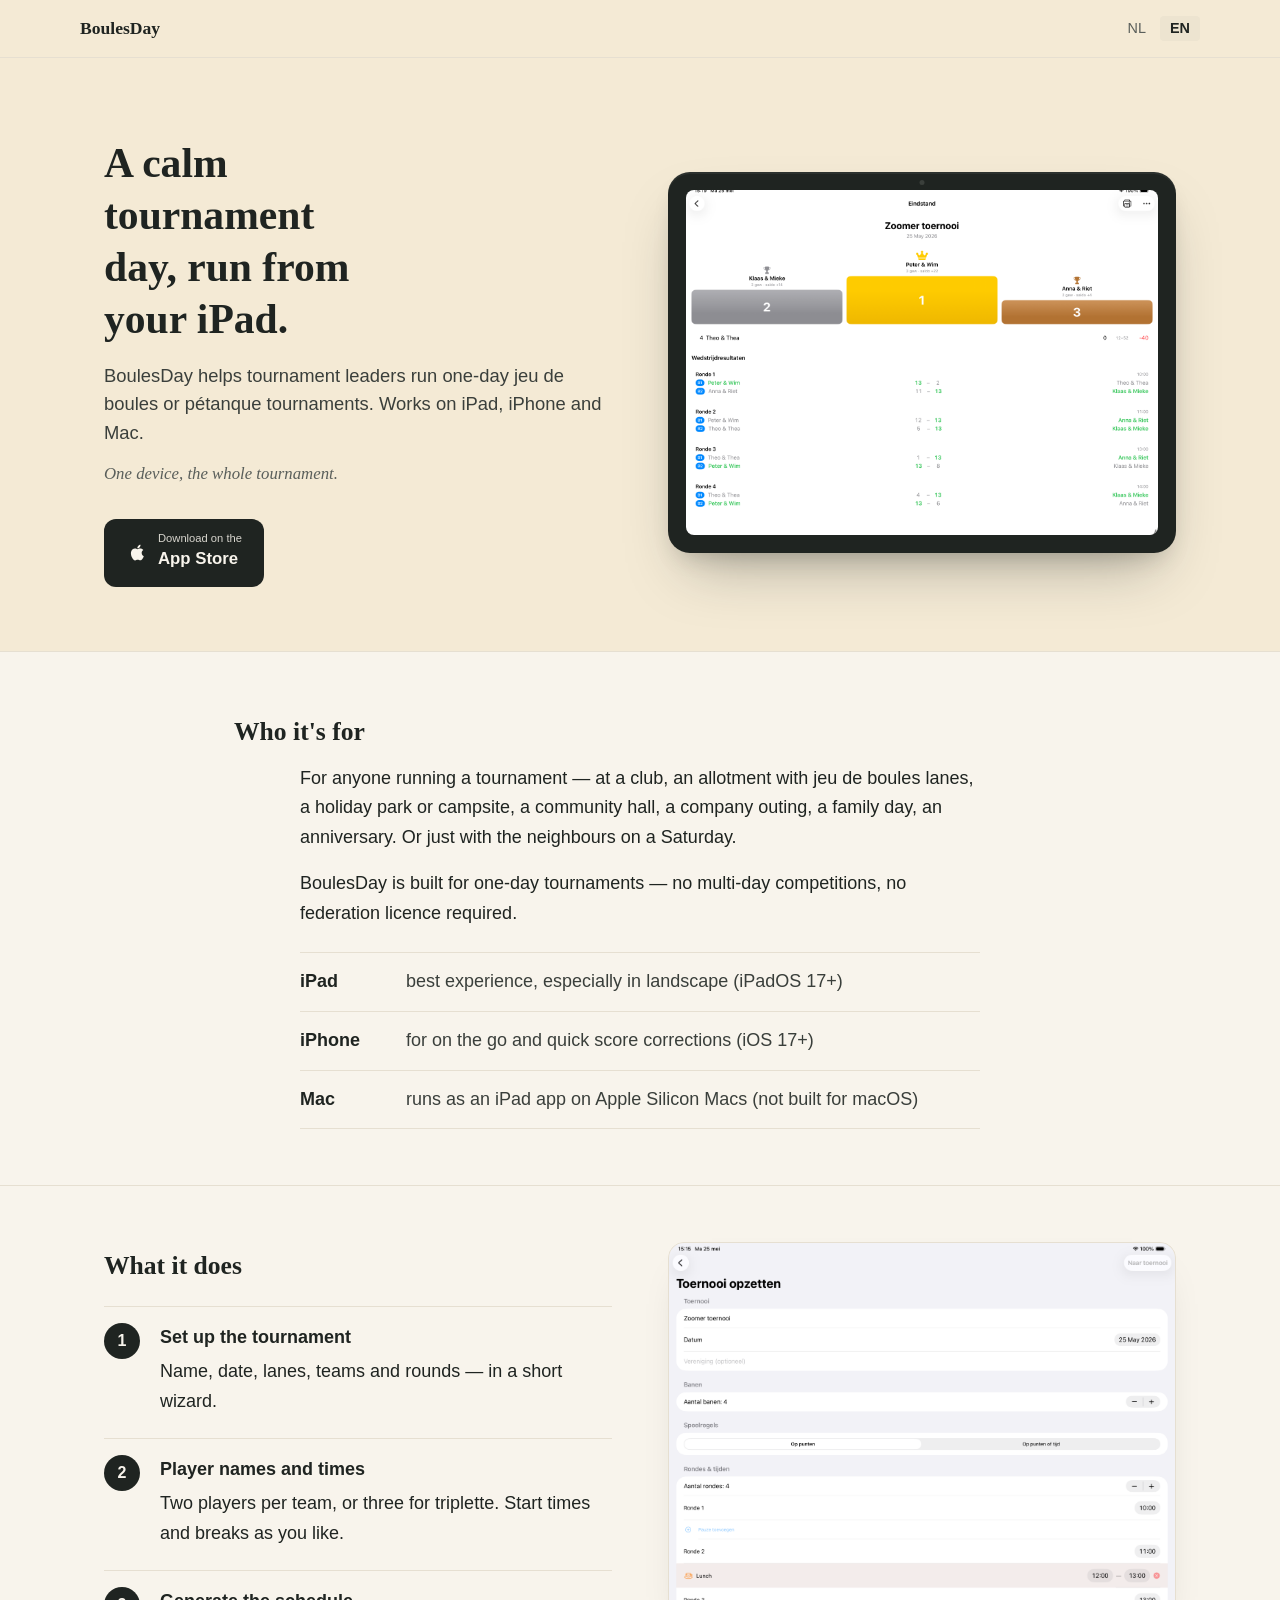
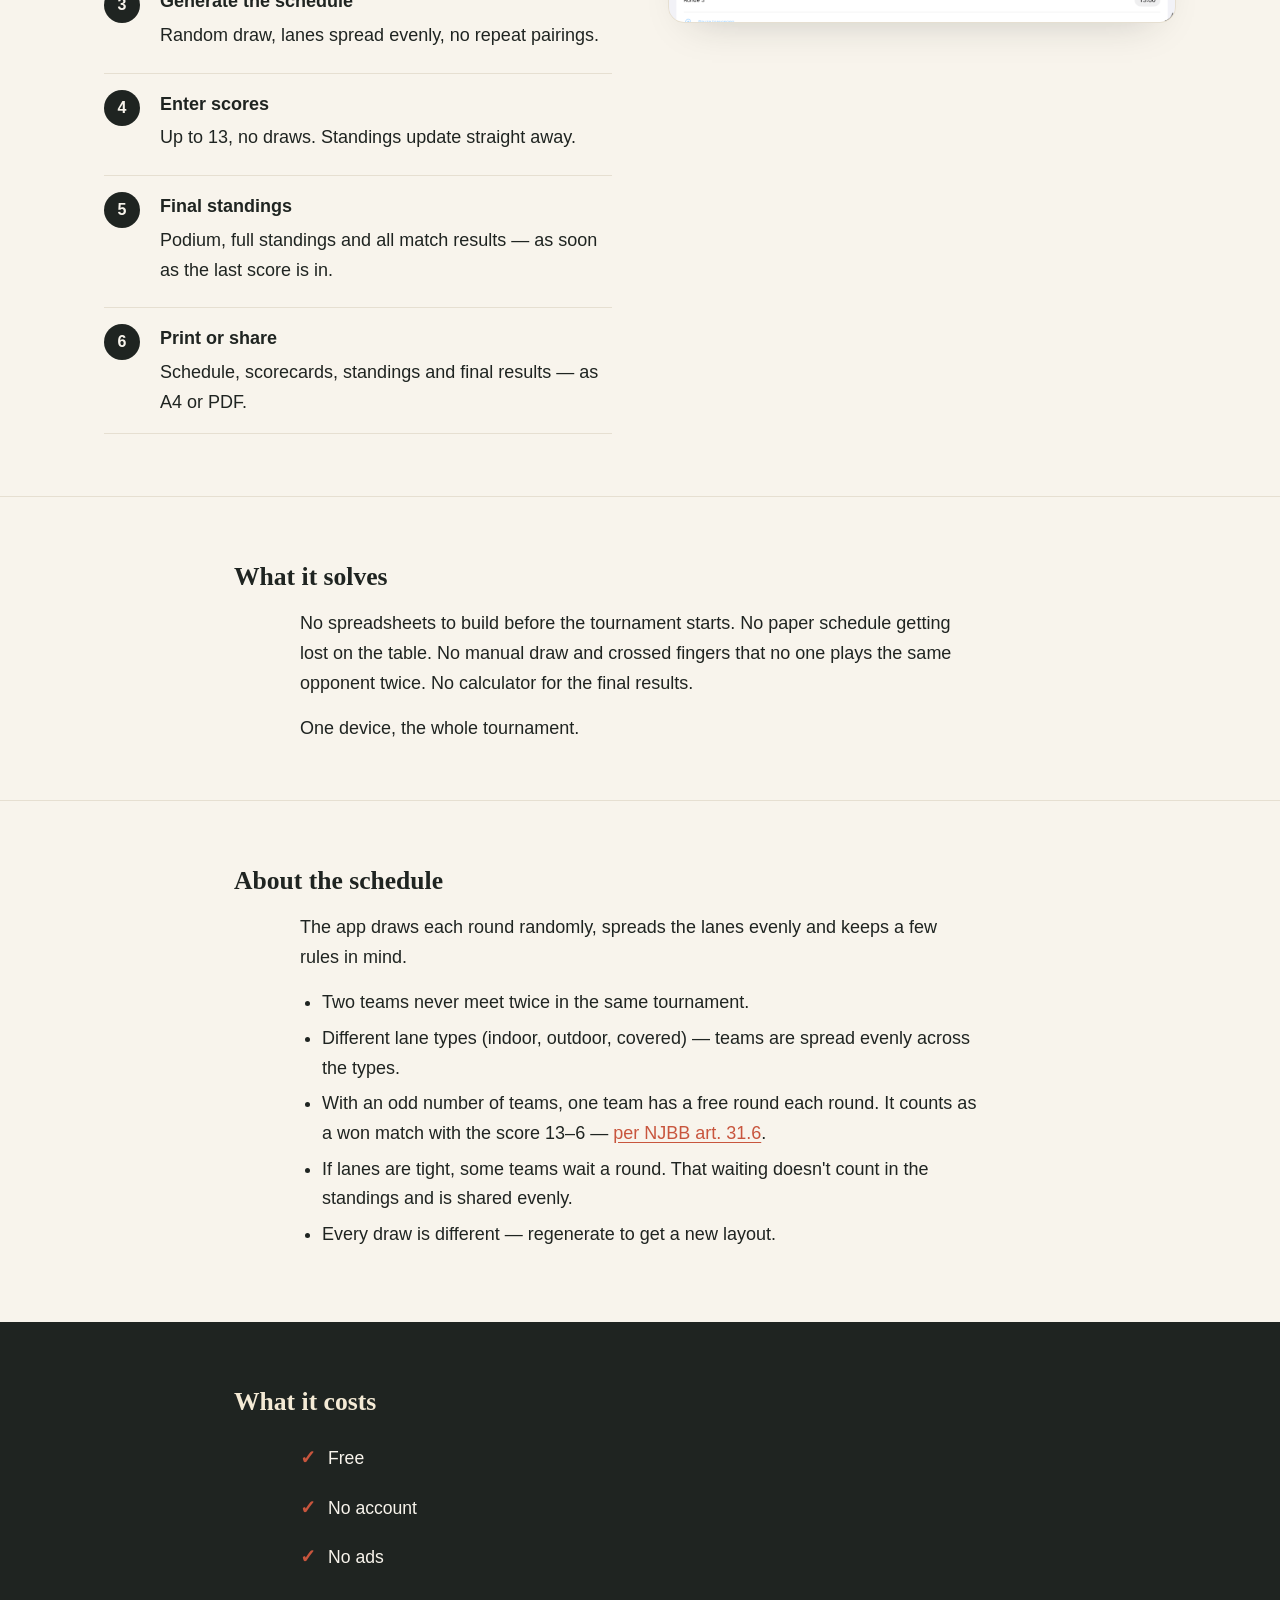
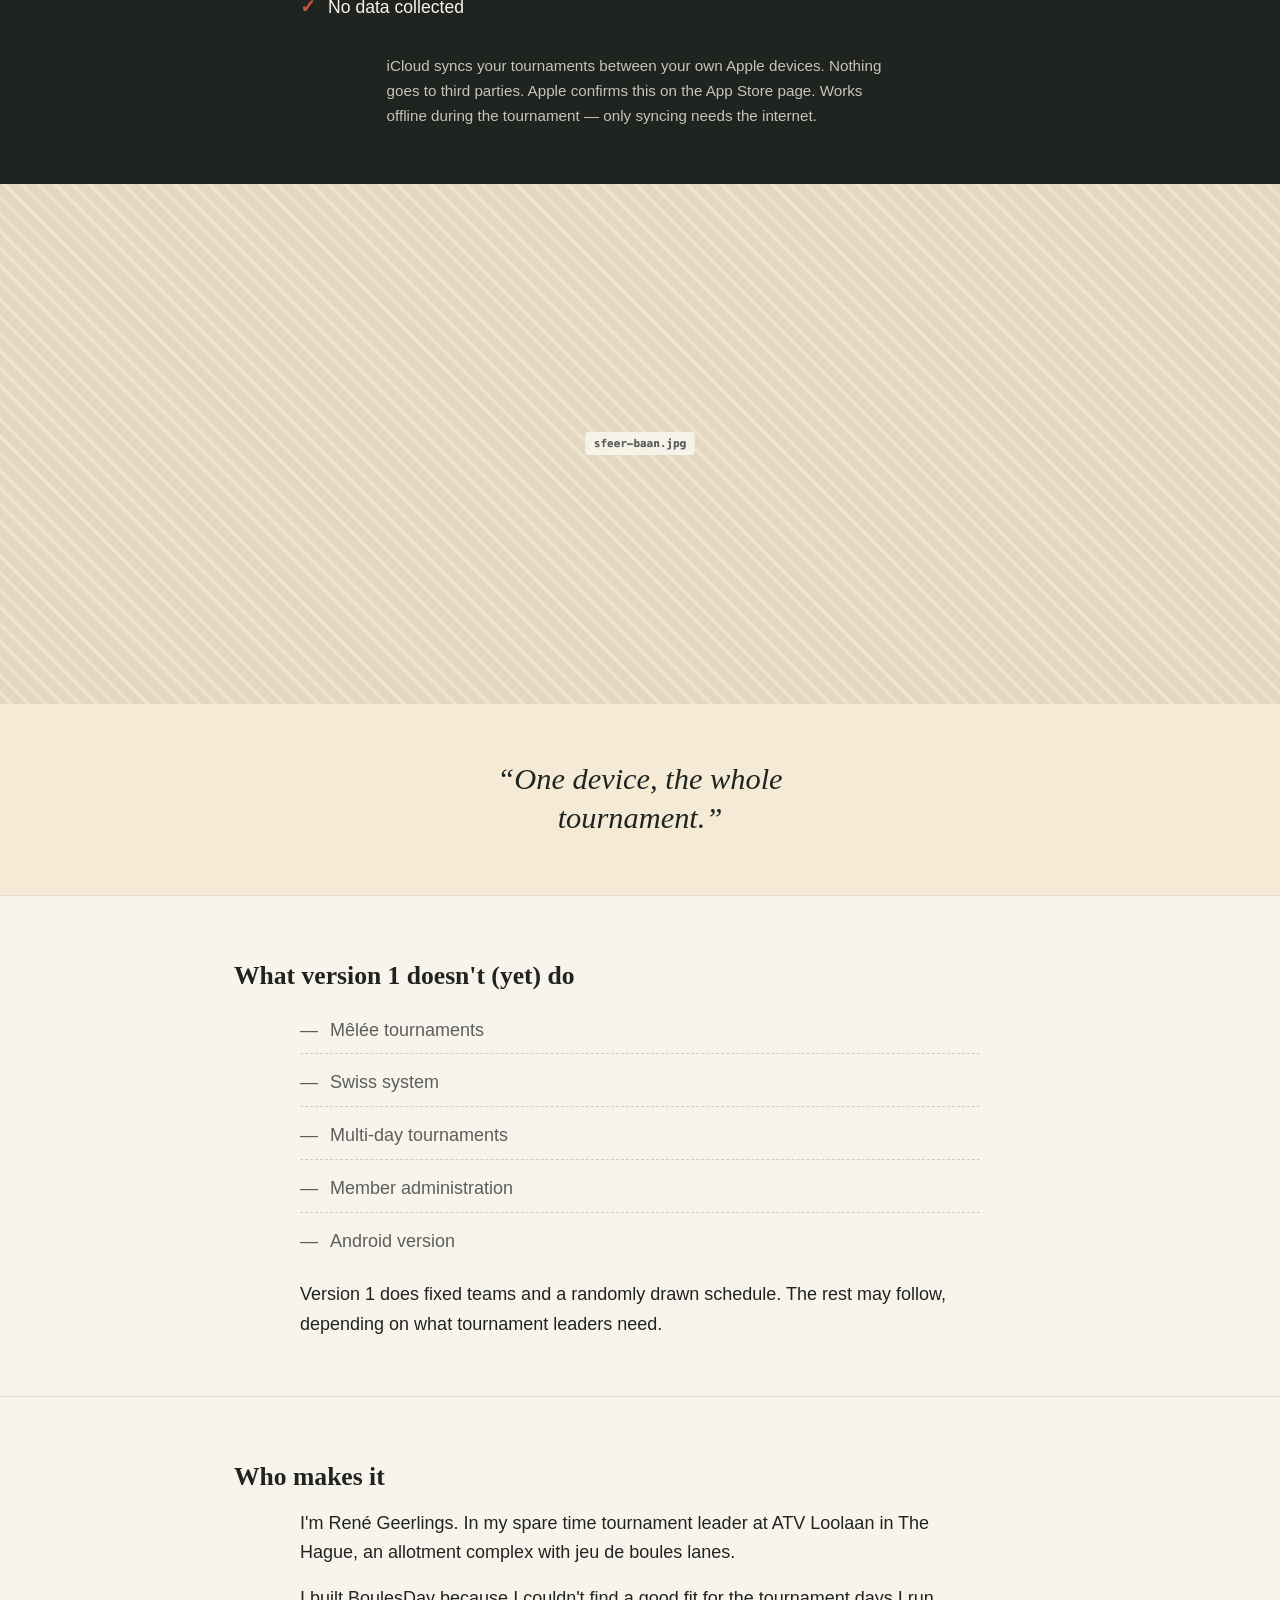
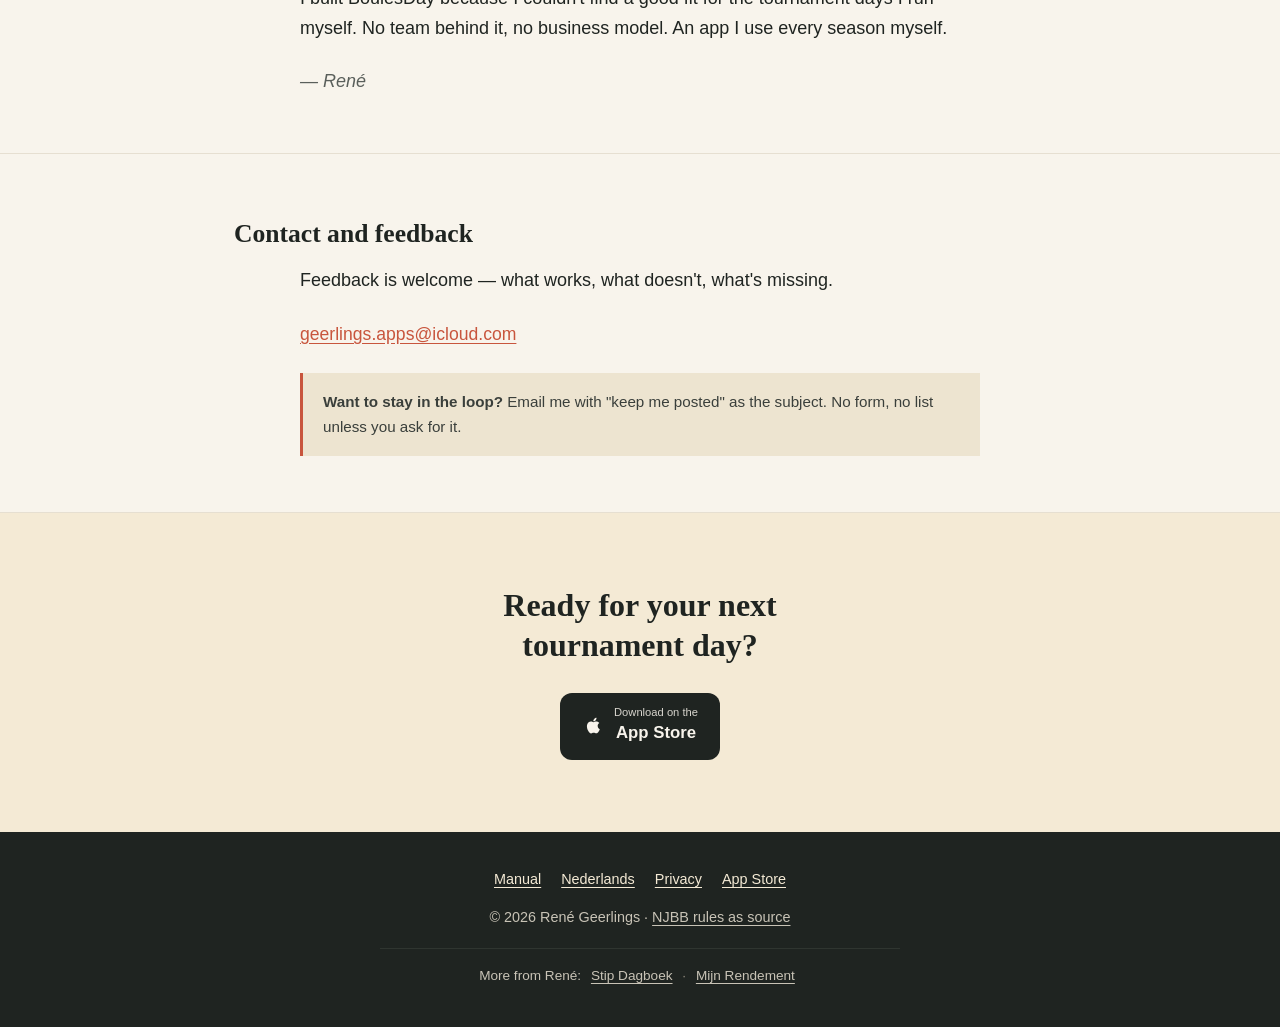
==== en/index.html @ c9dcb97e "Site-redesign uit Claude Design + Engelse versie onder /en/ Vernieuwde landing en handleiding (NL + " ====
<!DOCTYPE html>
<html lang="en">
<head>
  <meta charset="UTF-8">
  <meta name="viewport" content="width=device-width, initial-scale=1.0">
  <meta name="description" content="BoulesDay — a free iOS app for tournament leaders running one-day jeu de boules and pétanque tournaments. No account, no ads, no data collected.">
  <meta property="og:title" content="BoulesDay — tournament leader's app for jeu de boules">
  <meta property="og:description" content="A calm tournament day, run from your iPad. Free iOS app for tournament leaders.">
  <meta property="og:type" content="website">
  <meta property="og:url" content="https://boulesday.nl/en/">
  <link rel="alternate" hreflang="nl" href="../index.html">
  <link rel="alternate" hreflang="en" href="index.html">
  <link rel="icon" type="image/svg+xml" href="data:image/svg+xml,%3Csvg xmlns='http://www.w3.org/2000/svg' viewBox='0 0 100 100'%3E%3Ccircle cx='50' cy='50' r='40' fill='%23c8553d'/%3E%3Ccircle cx='50' cy='50' r='8' fill='%23f4ead5'/%3E%3C/svg%3E">
  <title>BoulesDay — tournament leader's app for jeu de boules</title>
  <style>
    *, *::before, *::after { box-sizing: border-box; }
    html { -webkit-text-size-adjust: 100%; scroll-behavior: smooth; }
    body {
      margin: 0;
      font-family: -apple-system, BlinkMacSystemFont, "SF Pro Text", "Segoe UI", Roboto, "Helvetica Neue", Arial, sans-serif;
      font-size: 18px;
      line-height: 1.65;
      color: #1f2421;
      background: #f8f4ec;
      -webkit-font-smoothing: antialiased;
      -moz-osx-font-smoothing: grayscale;
    }
    img { max-width: 100%; height: auto; display: block; }
    a { color: #c8553d; text-decoration: underline; text-underline-offset: 3px; }
    a:hover { color: #a04129; }

    .topnav { background: #f4ead5; border-bottom: 1px solid #e6dfd1; padding: 14px 24px; }
    .topnav__inner {
      max-width: 1120px; margin: 0 auto;
      display: flex; align-items: center; justify-content: space-between;
      gap: 16px; flex-wrap: wrap;
    }
    .topnav__brand {
      font-family: "Georgia", "Times New Roman", serif;
      font-weight: 600; font-size: 1.1rem;
      color: #1f2421; text-decoration: none;
    }
    .topnav__brand:hover { color: #c8553d; }
    .lang { display: flex; gap: 4px; font-size: 0.9rem; }
    .lang a {
      color: #5a5f5b; text-decoration: none;
      padding: 4px 10px; border-radius: 4px; line-height: 1.2;
    }
    .lang a:hover { color: #1f2421; }
    .lang a.is-active { color: #1f2421; font-weight: 600; background: #ede4d0; }

    .wrap { max-width: 860px; margin: 0 auto; padding: 0 24px; }
    .wrap-wide { max-width: 1120px; margin: 0 auto; padding: 0 24px; }
    section { padding: 56px 0; }
    section + section { border-top: 1px solid #e6dfd1; }
    section p,
    section ul:not(.claims):not(.ordered-steps):not(.platforms),
    section ol { max-width: 680px; margin-left: auto; margin-right: auto; }
    section p { line-height: 1.65; }

    h1, h2, h3 {
      font-family: "Georgia", "Times New Roman", serif;
      font-weight: 600; line-height: 1.25;
      margin: 0 auto 16px;
      color: #1f2421;
      max-width: 860px;
    }
    h1 { font-size: 2.4rem; }
    h2 { font-size: 1.6rem; margin-top: 8px; }
    h3 { font-size: 1.2rem; }
    p { margin: 0 0 16px; }
    p:last-child { margin-bottom: 0; }
    ul { padding-left: 22px; margin: 0 0 16px; }
    li { margin-bottom: 6px; }

    .hero { padding: 80px 0 64px; background: #f4ead5; border-bottom: 1px solid #e6dfd1; }
    .hero-grid {
      display: grid; grid-template-columns: 1fr 1fr;
      gap: 56px; align-items: center;
      max-width: 1120px; margin: 0 auto; padding: 0 24px;
    }
    .hero-copy h1 { font-size: 2.6rem; margin: 0 0 16px; max-width: 14ch; }
    .hero-copy p.lead {
      font-size: 1.15rem; max-width: 50ch;
      margin: 0 0 12px; color: #3a3f3b; line-height: 1.55;
    }
    .hero-copy p.tagline {
      font-family: "Georgia", "Times New Roman", serif;
      font-style: italic; font-size: 1.05rem;
      color: #5a5f5b; margin: 0 0 32px; max-width: 50ch;
    }
    .hero-visual { display: flex; justify-content: center; align-items: center; }
    .ipad-mockup {
      position: relative; width: 100%; max-width: 520px;
      aspect-ratio: 4 / 3;
      background: #1f2421; border-radius: 22px; padding: 18px;
      box-shadow: 0 2px 0 rgba(255,255,255,0.06) inset,
                  0 30px 60px -20px rgba(31,36,33,0.35),
                  0 12px 24px -12px rgba(31,36,33,0.25);
    }
    .ipad-mockup::before {
      content: ""; position: absolute; top: 8px; left: 50%;
      transform: translateX(-50%); width: 5px; height: 5px;
      border-radius: 50%; background: #3a3f3b;
    }
    .ipad-mockup .screen {
      width: 100%; height: 100%; border-radius: 8px;
      overflow: hidden; background: #ede4d0;
    }
    .ipad-mockup .screen img { width: 100%; height: 100%; object-fit: cover; display: block; }

    .placeholder {
      position: relative; width: 100%; height: 100%;
      background: repeating-linear-gradient(135deg, #ede4d0 0 14px, #e3d8bf 14px 28px);
      display: flex; align-items: center; justify-content: center;
    }
    .placeholder span {
      font-family: ui-monospace, SFMono-Regular, "SF Mono", Menlo, Consolas, monospace;
      font-size: 0.78rem; color: #5a5f5b;
      background: rgba(248,244,236,0.85);
      padding: 6px 10px; border-radius: 4px;
      text-align: center; max-width: 80%;
    }

    .appstore-btn {
      display: inline-flex; align-items: center; gap: 10px;
      background: #1f2421; color: #f8f4ec;
      text-decoration: none; padding: 14px 22px;
      border-radius: 12px; font-size: 1rem; font-weight: 500;
      transition: background 0.2s ease;
    }
    .appstore-btn:hover { background: #c8553d; color: #f8f4ec; }
    .appstore-btn .apple-icon { width: 22px; height: 22px; flex-shrink: 0; }
    .appstore-btn small {
      display: block; font-size: 0.7rem; font-weight: 400;
      opacity: 0.85; line-height: 1; margin-bottom: 2px;
    }
    .appstore-btn strong { font-size: 1.05rem; font-weight: 600; line-height: 1; }

    .platforms { list-style: none; padding: 0; margin: 24px auto 0; max-width: 680px; }
    .platforms li {
      display: grid; grid-template-columns: 90px 1fr;
      gap: 16px; align-items: baseline;
      padding: 14px 0; border-top: 1px solid #e6dfd1; margin: 0;
    }
    .platforms li:last-child { border-bottom: 1px solid #e6dfd1; }
    .platforms__label { font-weight: 600; color: #1f2421; }
    .platforms__desc { color: #3a3f3b; }
    @media (max-width: 520px) {
      .platforms li { grid-template-columns: 1fr; gap: 2px; }
    }

    .does { padding: 56px 0; }
    .does-grid {
      display: grid; grid-template-columns: minmax(0, 1fr) minmax(0, 1fr);
      gap: 56px; align-items: start;
      max-width: 1120px; margin: 0 auto; padding: 0 24px;
    }
    .does-grid h2 { max-width: none; margin-left: 0; margin-right: 0; }
    .does-grid .ordered-steps { max-width: none; margin-left: 0; margin-right: 0; }
    .does-aside { position: sticky; top: 32px; }
    .does-aside .frame {
      aspect-ratio: 4 / 3; border-radius: 16px;
      overflow: hidden; background: #ede4d0;
      border: 1px solid #e6dfd1;
      box-shadow: 0 18px 40px -24px rgba(31,36,33,0.25);
    }
    .does-aside .frame img { width: 100%; height: 100%; object-fit: cover; display: block; }

    .ordered-steps {
      counter-reset: step; list-style: none; padding: 0; margin: 24px 0 0;
    }
    .ordered-steps li {
      counter-increment: step; position: relative;
      padding: 16px 0 16px 56px; border-top: 1px solid #e6dfd1;
    }
    .ordered-steps li:last-child { border-bottom: 1px solid #e6dfd1; }
    .ordered-steps li::before {
      content: counter(step); position: absolute; left: 0; top: 16px;
      width: 36px; height: 36px; border-radius: 50%;
      background: #1f2421; color: #f8f4ec;
      display: flex; align-items: center; justify-content: center;
      font-weight: 600; font-family: -apple-system, sans-serif; font-size: 1rem;
    }
    .ordered-steps li strong { display: block; margin-bottom: 4px; font-weight: 600; }

    .cost-block { background: #1f2421; color: #f8f4ec; padding: 56px 0; margin: 0; border: 0; }
    .cost-block h2 { color: #f4ead5; }
    .cost-block .claims {
      list-style: none; padding: 0; margin: 24px auto 0;
      max-width: 680px; display: grid; grid-template-columns: 1fr; gap: 12px;
    }
    .cost-block .claims li { display: flex; align-items: baseline; gap: 12px; font-size: 1.1rem; }
    .cost-block .claims li::before {
      content: "✓"; color: #c8553d; font-weight: 700; font-size: 1.2rem; flex-shrink: 0;
    }
    .cost-block p.fine {
      margin: 24px auto 0; font-size: 0.95rem;
      color: #c8c3b6; max-width: 60ch;
    }

    .mood { padding: 0; background: #f4ead5; border-top: 0; }
    .mood + section { border-top: 1px solid #e6dfd1; }
    .mood-image { width: 100%; aspect-ratio: 21 / 9; max-height: 520px; overflow: hidden; background: #ede4d0; }
    .mood-image img { width: 100%; height: 100%; object-fit: cover; display: block; }
    .mood-quote { text-align: center; padding: 56px 24px; max-width: 860px; margin: 0 auto; }
    .mood-quote blockquote {
      font-family: "Georgia", "Times New Roman", serif;
      font-size: 1.9rem; font-style: italic; line-height: 1.3;
      color: #1f2421; margin: 0;
      max-width: 22ch; margin-left: auto; margin-right: auto;
    }

    .not-yet ul { list-style: none; padding: 0; margin: 16px auto; max-width: 680px; }
    .not-yet li { padding: 8px 0; border-bottom: 1px dashed #d4cdbe; color: #5a5f5b; }
    .not-yet li::before { content: "—"; margin-right: 12px; }
    .not-yet li:last-child { border-bottom: 0; }

    .maker p { max-width: 680px; }
    .maker .signature { margin-top: 24px; font-style: italic; color: #5a5f5b; }

    .contact a.email { display: inline-block; margin-top: 8px; font-size: 1.1rem; }
    .contact .note {
      margin: 24px auto 0; padding: 16px 20px;
      background: #ede4d0; border-left: 3px solid #c8553d;
      font-size: 0.95rem; color: #3a3f3b; max-width: 680px;
    }

    .cta-repeat { background: #f4ead5; text-align: center; padding: 72px 24px; border-top: 1px solid #e6dfd1; }
    .cta-repeat h2 {
      font-size: 2rem; margin: 0 0 28px;
      max-width: 18ch; margin-left: auto; margin-right: auto;
    }

    footer {
      background: #1f2421; color: #c8c3b6; text-align: center;
      padding: 36px 24px 40px; font-size: 0.9rem;
    }
    footer a { color: #f4ead5; }
    footer .links { margin-bottom: 12px; }
    footer .links a { margin: 0 8px; }
    footer .copyright { margin-top: 14px; }
    footer .copyright a { color: #c8c3b6; }
    footer .more {
      margin: 18px auto 0; padding-top: 16px;
      border-top: 1px solid #2f3530;
      max-width: 520px; font-size: 0.85rem; color: #8f8a7f;
    }
    footer .more a { color: #c8c3b6; margin: 0 6px; }
    footer .more strong { color: #c8c3b6; font-weight: 500; }

    @media (max-width: 820px) {
      .hero-grid { grid-template-columns: 1fr; gap: 40px; }
      .hero-copy h1 { max-width: none; }
      .ipad-mockup { max-width: 440px; margin: 0 auto; }
      .does-grid { grid-template-columns: 1fr; gap: 32px; }
      .does-aside { position: static; }
    }
    @media (max-width: 600px) {
      body { font-size: 17px; }
      .hero h1, .hero-copy h1 { font-size: 2rem; }
      .hero { padding: 56px 0 48px; }
      section { padding: 40px 0; }
      h1 { font-size: 2rem; }
      h2 { font-size: 1.4rem; }
      .ordered-steps li { padding-left: 48px; }
      .ordered-steps li::before { width: 32px; height: 32px; font-size: 0.95rem; }
      .mood-quote { padding: 40px 24px; }
      .mood-quote blockquote { font-size: 1.5rem; }
      .cta-repeat { padding: 56px 24px; }
      .cta-repeat h2 { font-size: 1.6rem; }
    }
  </style>
</head>
<body>

  <nav class="topnav" aria-label="Main navigation">
    <div class="topnav__inner">
      <a class="topnav__brand" href="index.html">BoulesDay</a>
      <div class="lang" role="group" aria-label="Choose language">
        <a href="../index.html" lang="nl">NL</a>
        <a href="index.html" class="is-active" aria-current="page" lang="en">EN</a>
      </div>
    </div>
  </nav>

  <!-- Hero -->
  <header class="hero">
    <div class="hero-grid">
      <div class="hero-copy">
        <h1>A calm tournament day, run from your iPad.</h1>
        <p class="lead">BoulesDay helps tournament leaders run one-day jeu de boules or pétanque tournaments. Works on iPad, iPhone and Mac.</p>
        <p class="tagline">One device, the whole tournament.</p>
        <a class="appstore-btn" href="https://apps.apple.com/app/boulesday/id6767690610" aria-label="Download BoulesDay on the App Store">
          <svg class="apple-icon" viewBox="0 0 24 24" fill="currentColor" aria-hidden="true">
            <path d="M17.05 12.04c-.02-2.16 1.77-3.2 1.85-3.25-1.01-1.47-2.58-1.67-3.13-1.69-1.33-.13-2.6.78-3.27.78-.68 0-1.72-.77-2.83-.74-1.45.02-2.8.84-3.55 2.14-1.51 2.62-.39 6.49 1.09 8.61.72 1.04 1.58 2.21 2.71 2.17 1.09-.04 1.5-.7 2.82-.7 1.31 0 1.69.7 2.84.68 1.17-.02 1.91-1.06 2.62-2.11.83-1.21 1.17-2.39 1.19-2.45-.03-.01-2.29-.88-2.31-3.49zM14.93 5.71c.6-.73 1.01-1.74.9-2.74-.87.04-1.92.58-2.54 1.3-.55.65-1.04 1.68-.91 2.67.97.07 1.96-.49 2.55-1.23z"/>
          </svg>
          <span>
            <small>Download on the</small>
            <strong>App Store</strong>
          </span>
        </a>
      </div>
      <div class="hero-visual">
        <div class="ipad-mockup" role="img" aria-label="BoulesDay schedule screen on iPad">
          <div class="screen">
            <img src="hero-schema.png?v=2" alt="BoulesDay schedule screen on iPad"
                 onerror="this.style.display='none'; this.parentNode.innerHTML='&lt;div class=\&quot;placeholder\&quot;&gt;&lt;span&gt;hero-schema.png&lt;br&gt;Schedule screen on iPad&lt;/span&gt;&lt;/div&gt;';">
          </div>
        </div>
      </div>
    </div>
  </header>

  <!-- Who it's for -->
  <section>
    <div class="wrap">
      <h2>Who it's for</h2>
      <p>For anyone running a tournament — at a club, an allotment with jeu de boules lanes, a holiday park or campsite, a community hall, a company outing, a family day, an anniversary. Or just with the neighbours on a Saturday.</p>
      <p>BoulesDay is built for one-day tournaments — no multi-day competitions, no federation licence required.</p>
      <ul class="platforms">
        <li>
          <span class="platforms__label">iPad</span>
          <span class="platforms__desc">best experience, especially in landscape (iPadOS 17+)</span>
        </li>
        <li>
          <span class="platforms__label">iPhone</span>
          <span class="platforms__desc">for on the go and quick score corrections (iOS 17+)</span>
        </li>
        <li>
          <span class="platforms__label">Mac</span>
          <span class="platforms__desc">runs as an iPad app on Apple Silicon Macs (not built for macOS)</span>
        </li>
      </ul>
    </div>
  </section>

  <!-- What it does -->
  <section class="does">
    <div class="does-grid">
      <div class="does-main">
        <h2>What it does</h2>
        <ol class="ordered-steps">
          <li>
            <strong>Set up the tournament</strong>
            Name, date, lanes, teams and rounds — in a short wizard.
          </li>
          <li>
            <strong>Player names and times</strong>
            Two players per team, or three for triplette. Start times and breaks as you like.
          </li>
          <li>
            <strong>Generate the schedule</strong>
            Random draw, lanes spread evenly, no repeat pairings.
          </li>
          <li>
            <strong>Enter scores</strong>
            Up to 13, no draws. Standings update straight away.
          </li>
          <li>
            <strong>Final standings</strong>
            Podium, full standings and all match results — as soon as the last score is in.
          </li>
          <li>
            <strong>Print or share</strong>
            Schedule, scorecards, standings and final results — as A4 or PDF.
          </li>
        </ol>
      </div>
      <aside class="does-aside" aria-hidden="false">
        <div class="frame">
          <img src="screenshot-opzetten.png?v=2" alt="Setting up a tournament"
               onerror="this.style.display='none'; this.parentNode.innerHTML='&lt;div class=\&quot;placeholder\&quot;&gt;&lt;span&gt;screenshot-opzetten.png&lt;br&gt;Setting up a tournament&lt;/span&gt;&lt;/div&gt;';">
        </div>
      </aside>
    </div>
  </section>

  <!-- What it solves -->
  <section>
    <div class="wrap">
      <h2>What it solves</h2>
      <p>No spreadsheets to build before the tournament starts. No paper schedule getting lost on the table. No manual draw and crossed fingers that no one plays the same opponent twice. No calculator for the final results.</p>
      <p>One device, the whole tournament.</p>
    </div>
  </section>

  <!-- About the schedule -->
  <section>
    <div class="wrap">
      <h2>About the schedule</h2>
      <p>The app draws each round randomly, spreads the lanes evenly and keeps a few rules in mind.</p>
      <ul>
        <li>Two teams never meet twice in the same tournament.</li>
        <li>Different lane types (indoor, outdoor, covered) — teams are spread evenly across the types.</li>
        <li>With an odd number of teams, one team has a free round each round. It counts as a won match with the score 13–6 — <a href="https://nlpetanque.nl/Reglementen/ToernooiReglementPetanque.pdf">per NJBB art.&nbsp;31.6</a>.</li>
        <li>If lanes are tight, some teams wait a round. That waiting doesn't count in the standings and is shared evenly.</li>
        <li>Every draw is different — regenerate to get a new layout.</li>
      </ul>
    </div>
  </section>

  <!-- What it costs -->
  <section class="cost-block">
    <div class="wrap">
      <h2>What it costs</h2>
      <ul class="claims">
        <li>Free</li>
        <li>No account</li>
        <li>No ads</li>
        <li>No data collected</li>
      </ul>
      <p class="fine">iCloud syncs your tournaments between your own Apple devices. Nothing goes to third parties. Apple confirms this on the App Store page. Works offline during the tournament — only syncing needs the internet.</p>
    </div>
  </section>

  <!-- Mood -->
  <section class="mood">
    <div class="mood-image">
      <img src="sfeer-baan.jpg?v=1" alt="jeu de boules lane with iPad on a folding table"
           onerror="this.style.display='none'; this.parentNode.innerHTML='&lt;div class=\&quot;placeholder\&quot;&gt;&lt;span&gt;sfeer-baan.jpg&lt;br&gt;jeu de boules lane with iPad on a folding table&lt;/span&gt;&lt;/div&gt;';">
    </div>
    <div class="mood-quote">
      <blockquote>“One device, the whole tournament.”</blockquote>
    </div>
  </section>

  <!-- What v1 doesn't do -->
  <section class="not-yet">
    <div class="wrap">
      <h2>What version 1 doesn't (yet) do</h2>
      <ul>
        <li>Mêlée tournaments</li>
        <li>Swiss system</li>
        <li>Multi-day tournaments</li>
        <li>Member administration</li>
        <li>Android version</li>
      </ul>
      <p>Version 1 does fixed teams and a randomly drawn schedule. The rest may follow, depending on what tournament leaders need.</p>
    </div>
  </section>

  <!-- Who makes it -->
  <section class="maker">
    <div class="wrap">
      <h2>Who makes it</h2>
      <p>I'm René Geerlings. In my spare time tournament leader at ATV Loolaan in The Hague, an allotment complex with jeu de boules lanes.</p>
      <p>I built BoulesDay because I couldn't find a good fit for the tournament days I run myself. No team behind it, no business model. An app I use every season myself.</p>
      <p class="signature">— René</p>
    </div>
  </section>

  <!-- Contact -->
  <section class="contact">
    <div class="wrap">
      <h2>Contact and feedback</h2>
      <p>Feedback is welcome — what works, what doesn't, what's missing.</p>
      <p><a class="email" href="mailto:geerlings.apps@icloud.com">geerlings.apps@icloud.com</a></p>
      <div class="note">
        <strong>Want to stay in the loop?</strong> Email me with "keep me posted" as the subject. No form, no list unless you ask for it.
      </div>
    </div>
  </section>

  <!-- Repeated CTA -->
  <section class="cta-repeat">
    <h2>Ready for your next tournament day?</h2>
    <a class="appstore-btn" href="https://apps.apple.com/app/boulesday/id6767690610" aria-label="Download BoulesDay on the App Store">
      <svg class="apple-icon" viewBox="0 0 24 24" fill="currentColor" aria-hidden="true">
        <path d="M17.05 12.04c-.02-2.16 1.77-3.2 1.85-3.25-1.01-1.47-2.58-1.67-3.13-1.69-1.33-.13-2.6.78-3.27.78-.68 0-1.72-.77-2.83-.74-1.45.02-2.8.84-3.55 2.14-1.51 2.62-.39 6.49 1.09 8.61.72 1.04 1.58 2.21 2.71 2.17 1.09-.04 1.5-.7 2.82-.7 1.31 0 1.69.7 2.84.68 1.17-.02 1.91-1.06 2.62-2.11.83-1.21 1.17-2.39 1.19-2.45-.03-.01-2.29-.88-2.31-3.49zM14.93 5.71c.6-.73 1.01-1.74.9-2.74-.87.04-1.92.58-2.54 1.3-.55.65-1.04 1.68-.91 2.67.97.07 1.96-.49 2.55-1.23z"/>
      </svg>
      <span>
        <small>Download on the</small>
        <strong>App Store</strong>
      </span>
    </a>
  </section>

  <!-- Footer -->
  <footer>
    <div class="links">
      <a href="handleiding.html">Manual</a>
      <a href="../index.html" lang="nl">Nederlands</a>
      <a href="/privacy.html">Privacy</a>
      <a href="https://apps.apple.com/app/boulesday/id6767690610">App Store</a>
    </div>
    <div class="copyright">© 2026 René Geerlings · <a href="https://nlpetanque.nl">NJBB rules as source</a></div>
    <div class="more">
      <strong>More from René:</strong>
      <a href="#stip">Stip Dagboek</a> ·
      <a href="#rendement">Mijn Rendement</a>
    </div>
  </footer>

</body>
</html>
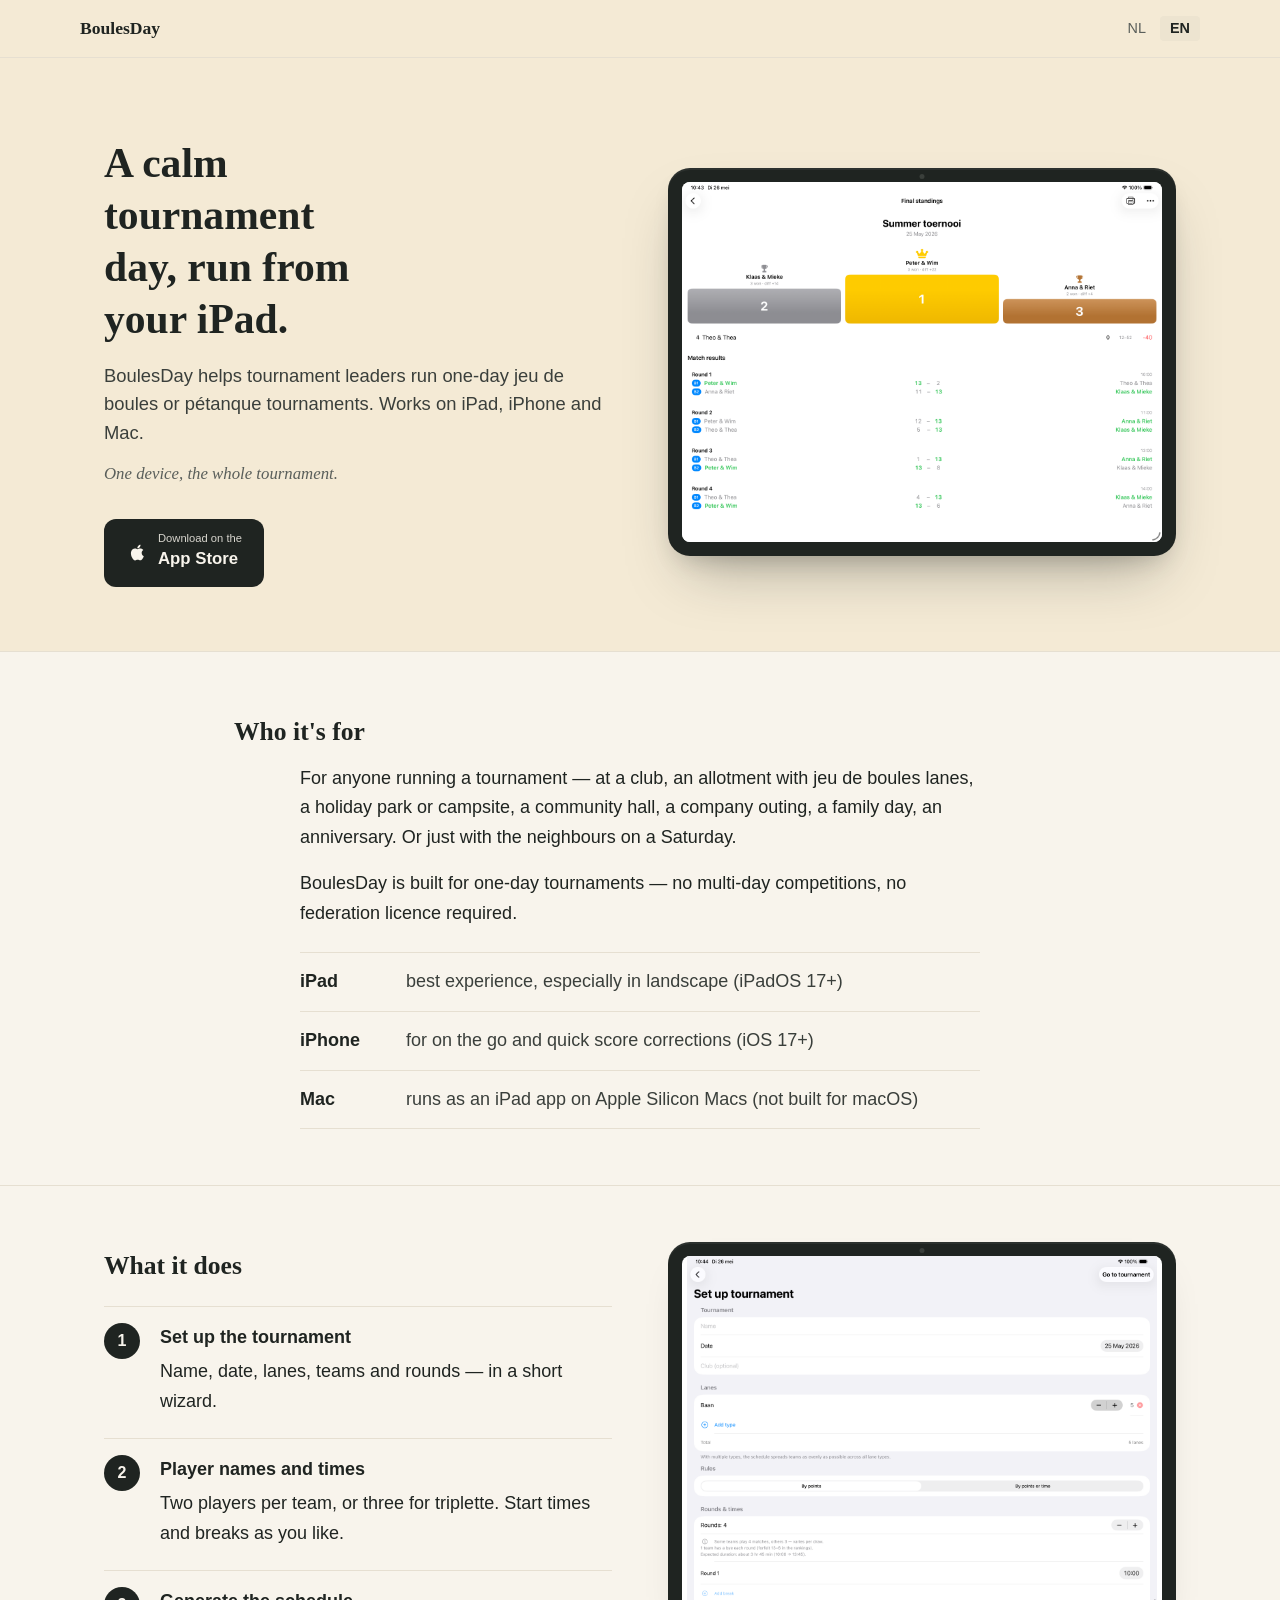
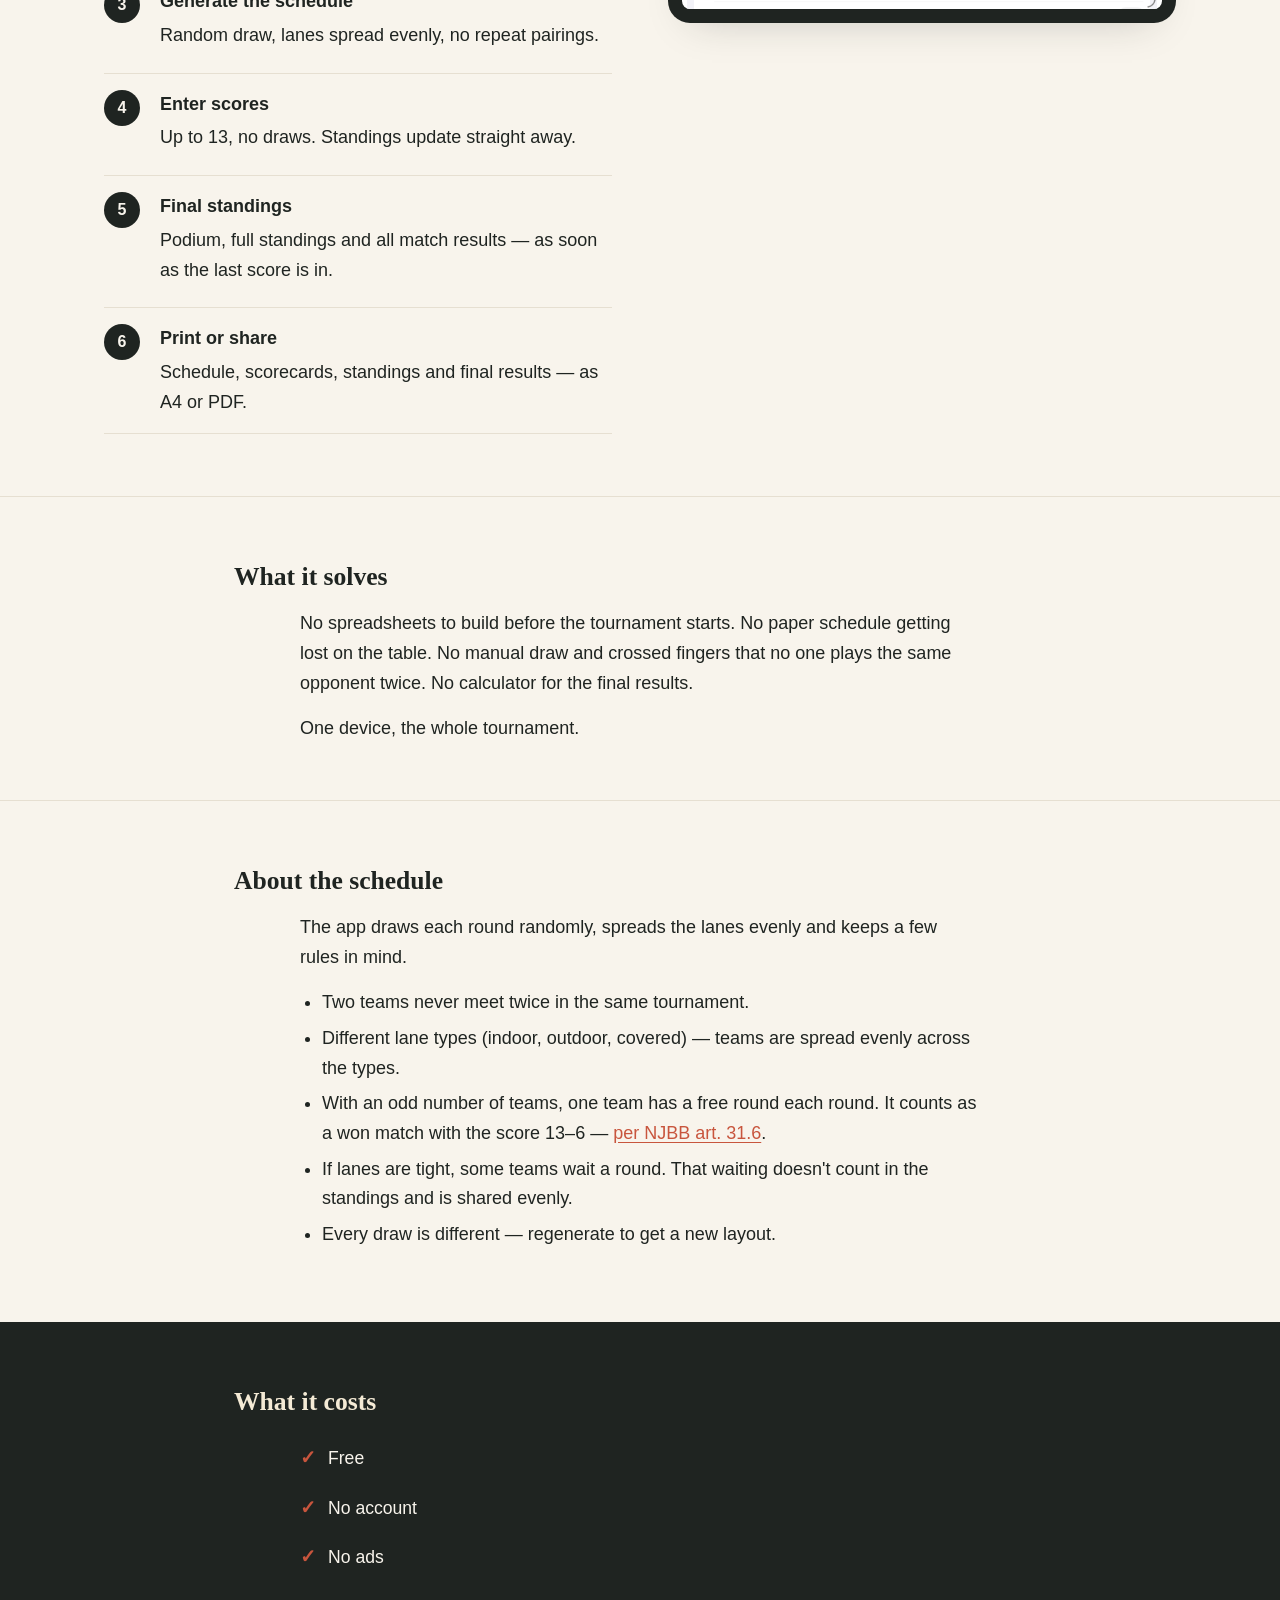
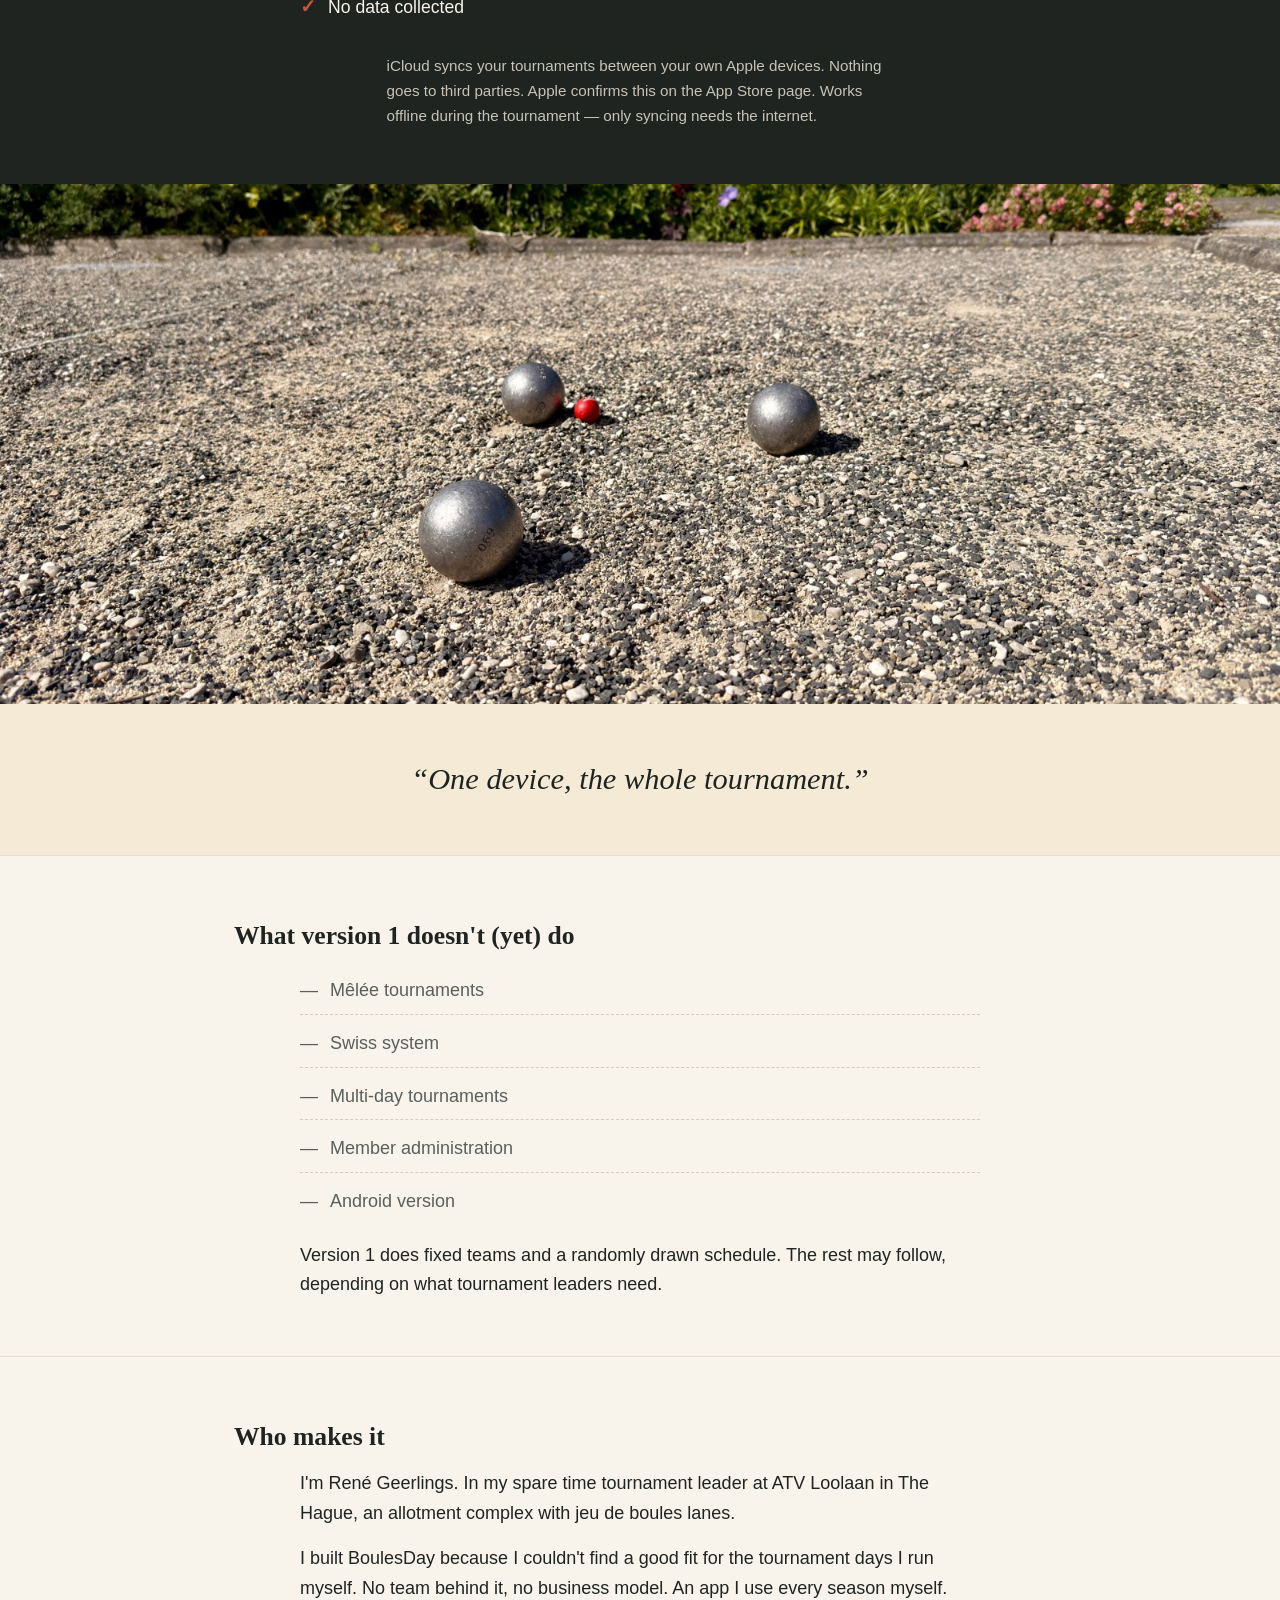
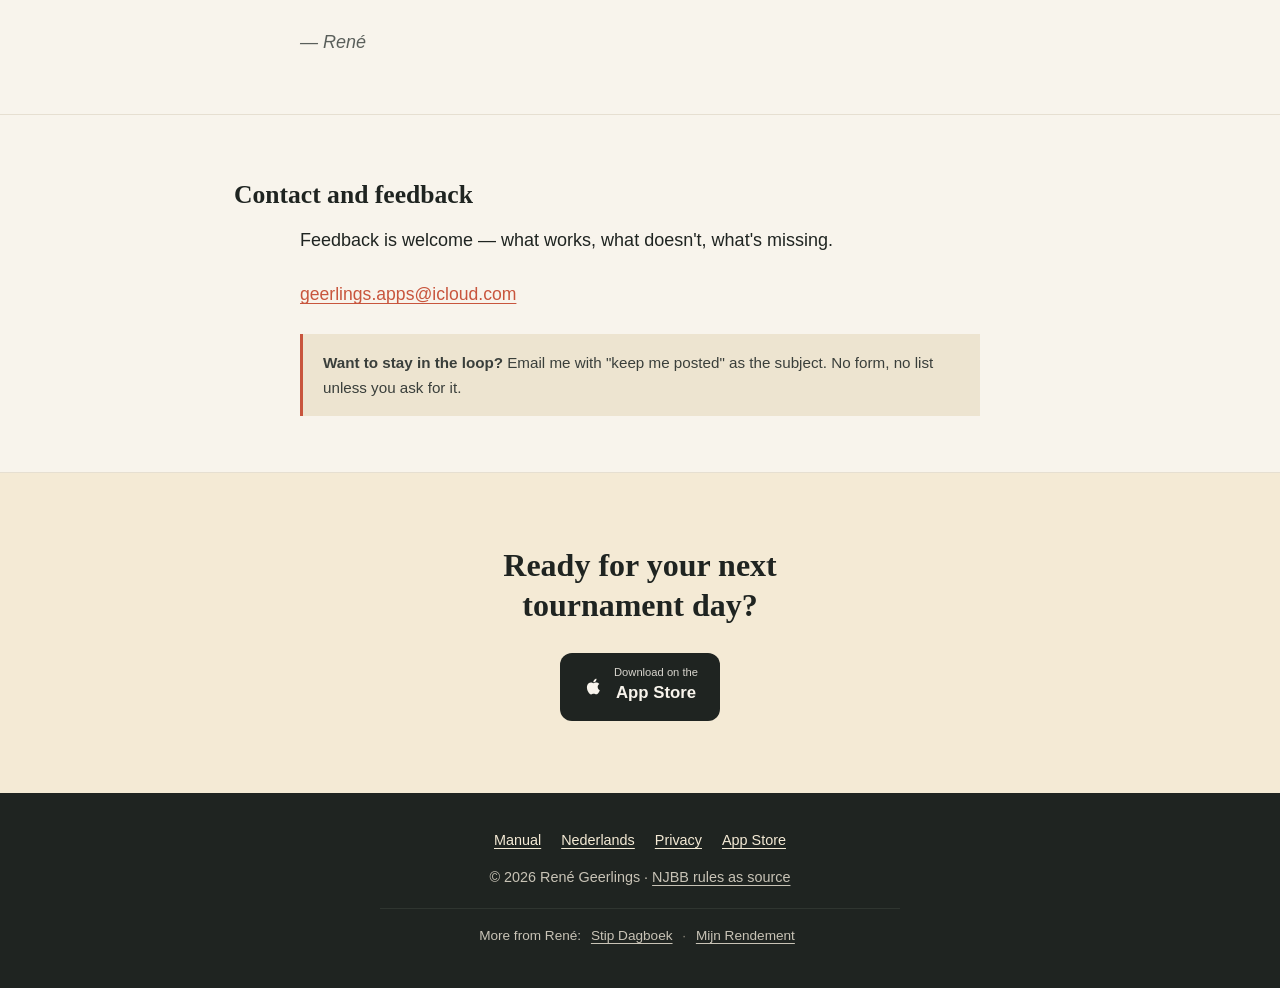
==== commit 4097aaf8: "Tekst-update + echte sfeer-foto - index.html en en/index.html: kleine tekstwijzigingen uit   Claude " ====
--- a/en/index.html
+++ b/en/index.html
@@ -92,22 +92,23 @@
     .hero-visual { display: flex; justify-content: center; align-items: center; }
     .ipad-mockup {
       position: relative; width: 100%; max-width: 520px;
-      aspect-ratio: 4 / 3;
-      background: #1f2421; border-radius: 22px; padding: 18px;
+      background: #1f2421; border-radius: 22px; padding: 14px;
       box-shadow: 0 2px 0 rgba(255,255,255,0.06) inset,
                   0 30px 60px -20px rgba(31,36,33,0.35),
                   0 12px 24px -12px rgba(31,36,33,0.25);
     }
     .ipad-mockup::before {
-      content: ""; position: absolute; top: 8px; left: 50%;
+      content: ""; position: absolute; top: 6px; left: 50%;
       transform: translateX(-50%); width: 5px; height: 5px;
       border-radius: 50%; background: #3a3f3b;
     }
     .ipad-mockup .screen {
-      width: 100%; height: 100%; border-radius: 8px;
-      overflow: hidden; background: #ede4d0;
-    }
-    .ipad-mockup .screen img { width: 100%; height: 100%; object-fit: cover; display: block; }
+      width: 100%;
+      aspect-ratio: 4 / 3;
+      border-radius: 8px;
+      overflow: hidden; background: #ffffff;
+    }
+    .ipad-mockup .screen img { width: 100%; height: 100%; object-fit: contain; display: block; }
 
     .placeholder {
       position: relative; width: 100%; height: 100%;
@@ -160,12 +161,22 @@
     .does-grid .ordered-steps { max-width: none; margin-left: 0; margin-right: 0; }
     .does-aside { position: sticky; top: 32px; }
     .does-aside .frame {
-      aspect-ratio: 4 / 3; border-radius: 16px;
-      overflow: hidden; background: #ede4d0;
-      border: 1px solid #e6dfd1;
-      box-shadow: 0 18px 40px -24px rgba(31,36,33,0.25);
-    }
-    .does-aside .frame img { width: 100%; height: 100%; object-fit: cover; display: block; }
+      position: relative;
+      aspect-ratio: 4 / 3; border-radius: 22px;
+      background: #1f2421; padding: 14px;
+      box-shadow: 0 2px 0 rgba(255,255,255,0.06) inset,
+                  0 18px 40px -24px rgba(31,36,33,0.25);
+    }
+    .does-aside .frame::before {
+      content: ""; position: absolute; top: 6px; left: 50%;
+      transform: translateX(-50%); width: 5px; height: 5px;
+      border-radius: 50%; background: #3a3f3b;
+    }
+    .does-aside .frame .screen {
+      width: 100%; height: 100%; border-radius: 8px;
+      overflow: hidden; background: #ffffff;
+    }
+    .does-aside .frame img { width: 100%; height: 100%; object-fit: contain; display: block; }
 
     .ordered-steps {
       counter-reset: step; list-style: none; padding: 0; margin: 24px 0 0;
@@ -208,7 +219,7 @@
       font-family: "Georgia", "Times New Roman", serif;
       font-size: 1.9rem; font-style: italic; line-height: 1.3;
       color: #1f2421; margin: 0;
-      max-width: 22ch; margin-left: auto; margin-right: auto;
+      text-wrap: balance;
     }
 
     .not-yet ul { list-style: none; padding: 0; margin: 16px auto; max-width: 680px; }
@@ -304,7 +315,7 @@
       <div class="hero-visual">
         <div class="ipad-mockup" role="img" aria-label="BoulesDay schedule screen on iPad">
           <div class="screen">
-            <img src="hero-schema.png?v=2" alt="BoulesDay schedule screen on iPad"
+            <img src="hero-schema.png?v=3" alt="BoulesDay schedule screen on iPad"
                  onerror="this.style.display='none'; this.parentNode.innerHTML='&lt;div class=\&quot;placeholder\&quot;&gt;&lt;span&gt;hero-schema.png&lt;br&gt;Schedule screen on iPad&lt;/span&gt;&lt;/div&gt;';">
           </div>
         </div>
@@ -369,8 +380,10 @@
       </div>
       <aside class="does-aside" aria-hidden="false">
         <div class="frame">
-          <img src="screenshot-opzetten.png?v=2" alt="Setting up a tournament"
-               onerror="this.style.display='none'; this.parentNode.innerHTML='&lt;div class=\&quot;placeholder\&quot;&gt;&lt;span&gt;screenshot-opzetten.png&lt;br&gt;Setting up a tournament&lt;/span&gt;&lt;/div&gt;';">
+          <div class="screen">
+            <img src="screenshot-opzetten.png?v=3" alt="Setting up a tournament"
+                 onerror="this.style.display='none'; this.parentNode.innerHTML='&lt;div class=\&quot;placeholder\&quot;&gt;&lt;span&gt;screenshot-opzetten.png&lt;br&gt;Setting up a tournament&lt;/span&gt;&lt;/div&gt;';">
+          </div>
         </div>
       </aside>
     </div>
@@ -417,8 +430,7 @@
   <!-- Mood -->
   <section class="mood">
     <div class="mood-image">
-      <img src="sfeer-baan.jpg?v=1" alt="jeu de boules lane with iPad on a folding table"
-           onerror="this.style.display='none'; this.parentNode.innerHTML='&lt;div class=\&quot;placeholder\&quot;&gt;&lt;span&gt;sfeer-baan.jpg&lt;br&gt;jeu de boules lane with iPad on a folding table&lt;/span&gt;&lt;/div&gt;';">
+      <img src="sfeer-baan.jpg?v=2" alt="Three boules and the jack on a jeu de boules lane, framed by greenery">
     </div>
     <div class="mood-quote">
       <blockquote>“One device, the whole tournament.”</blockquote>
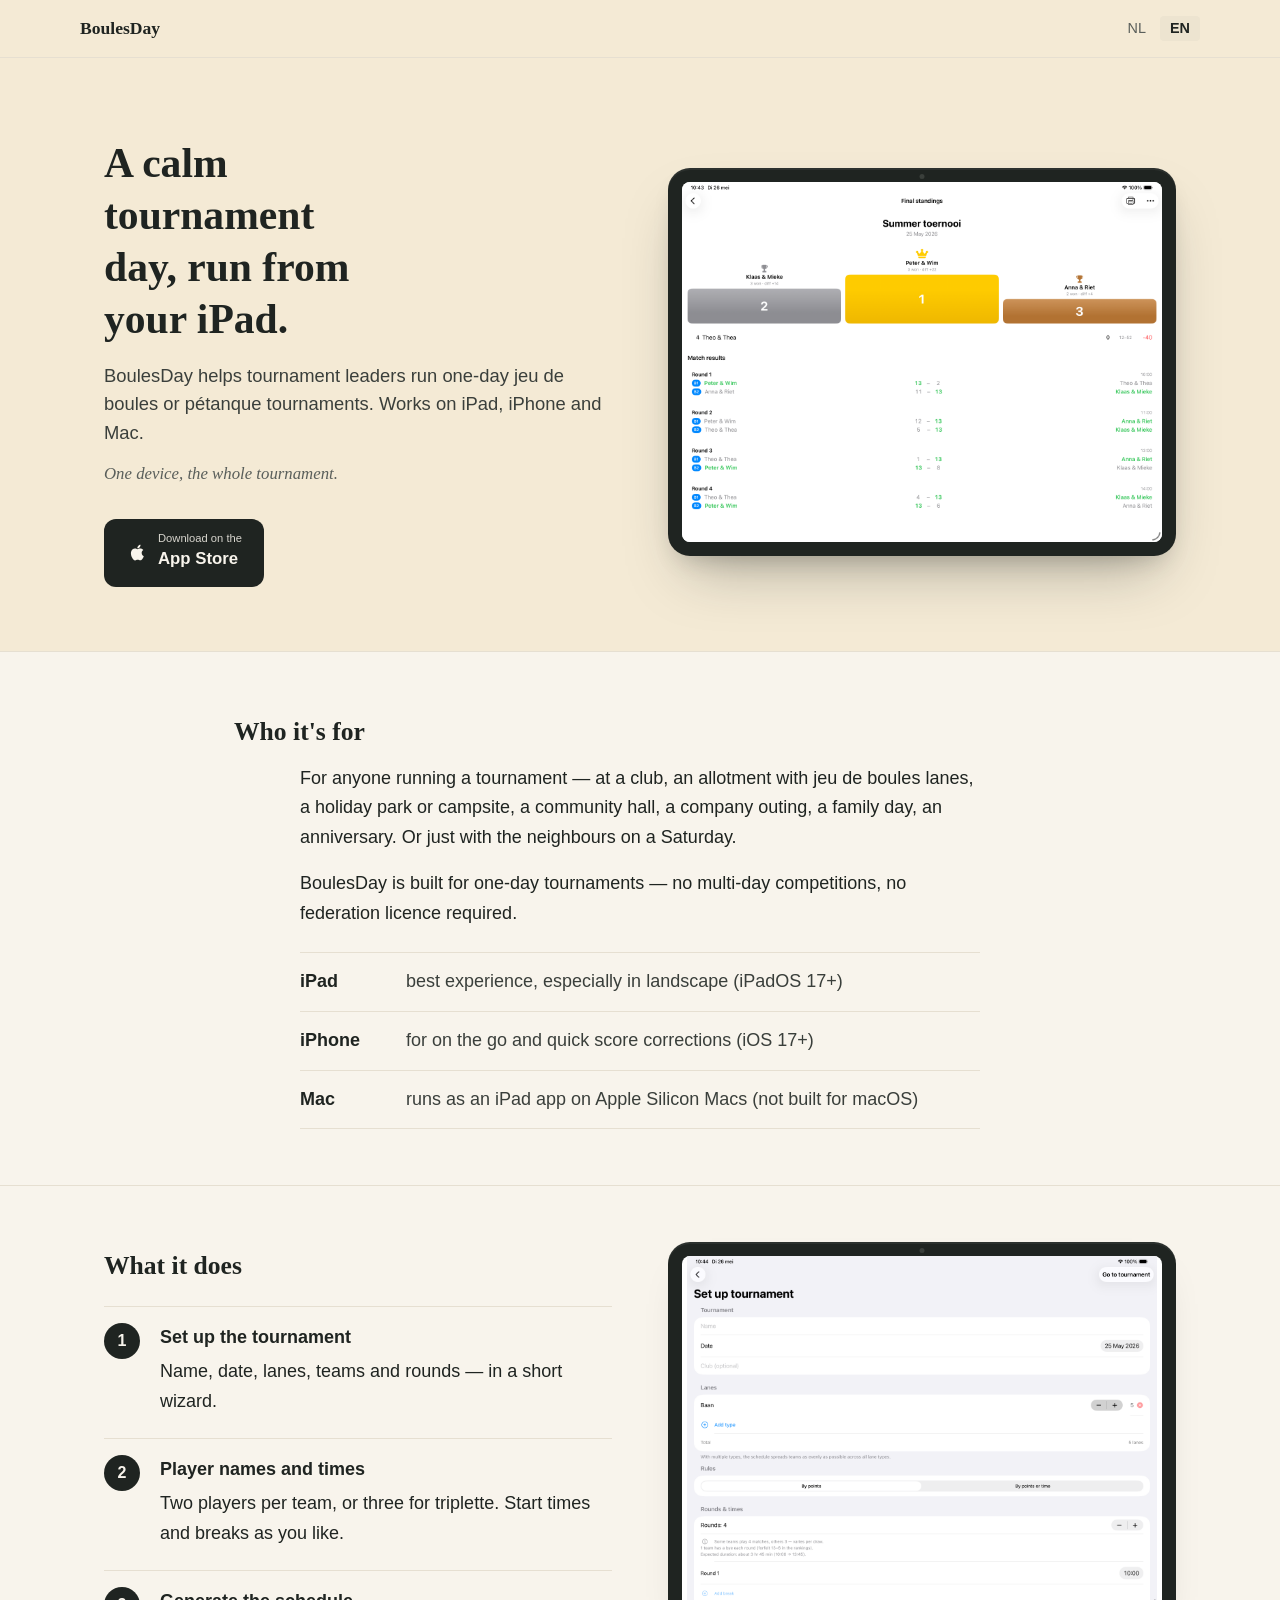
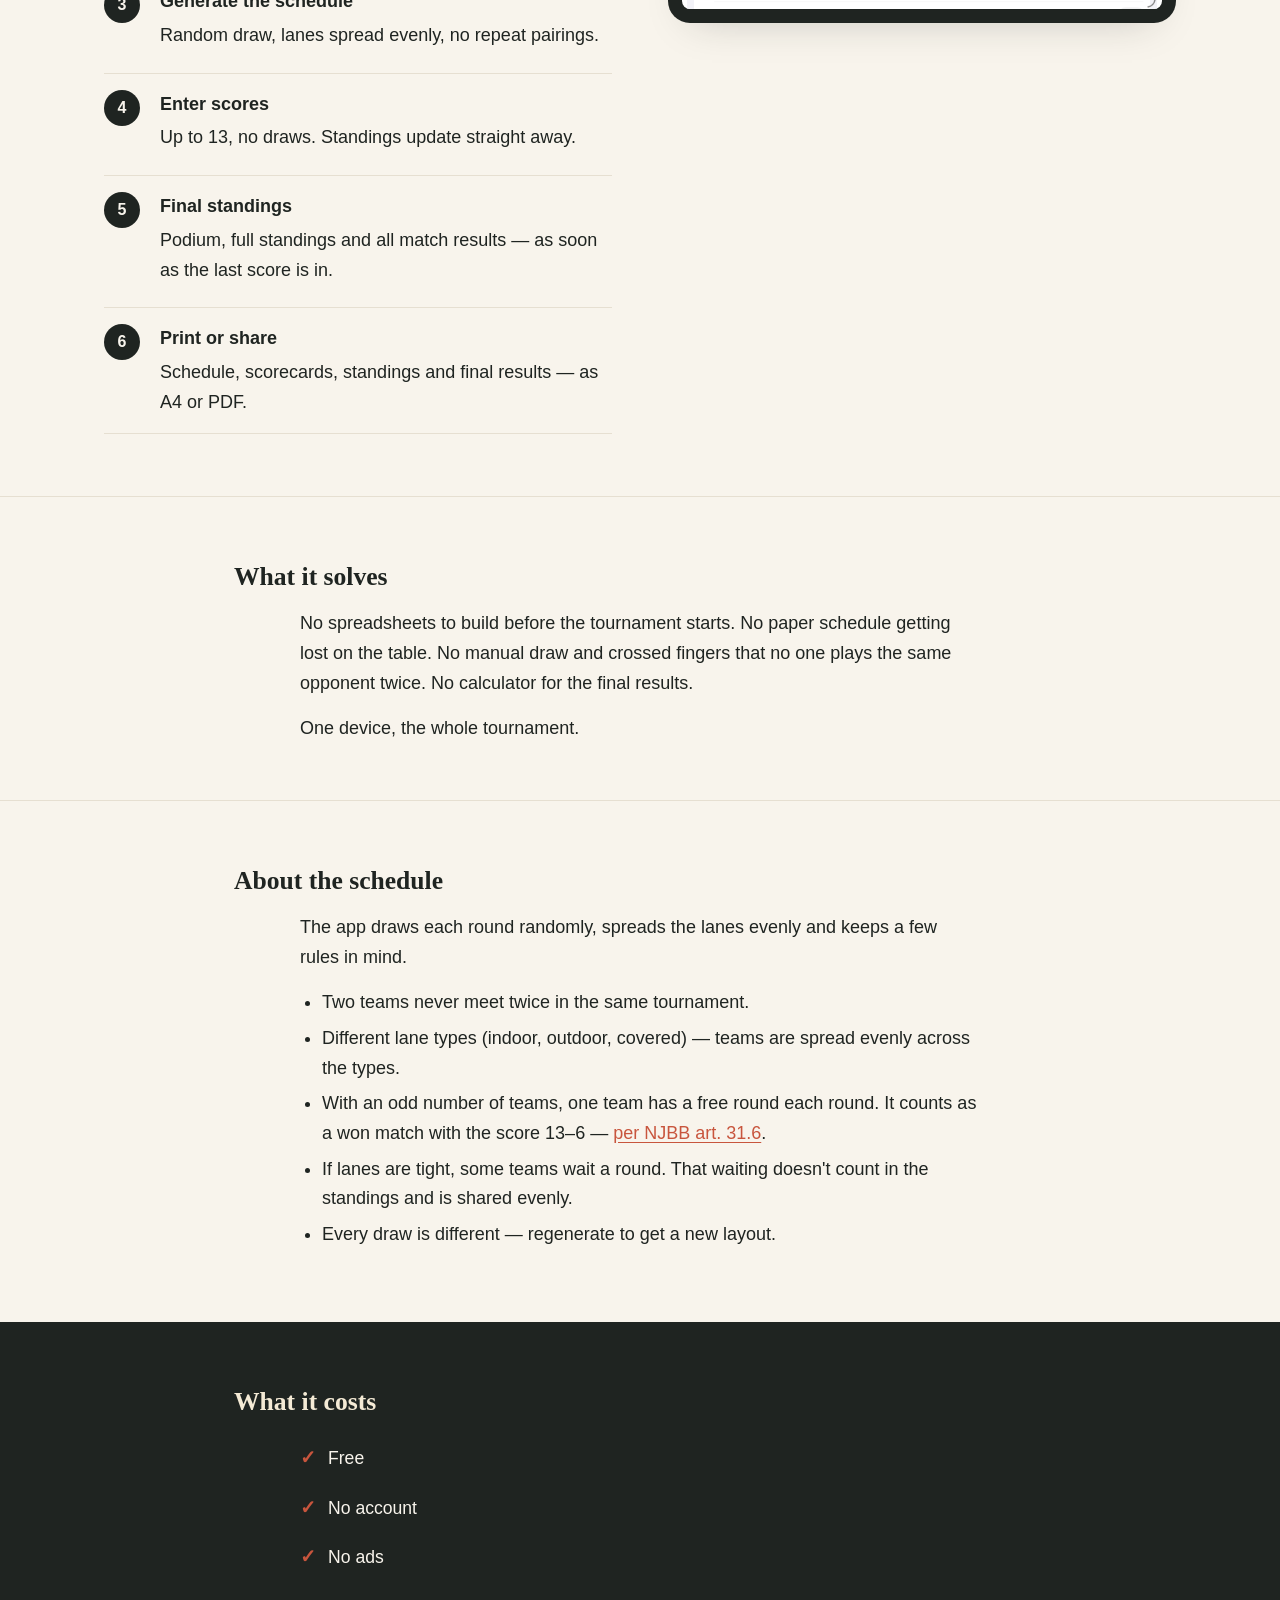
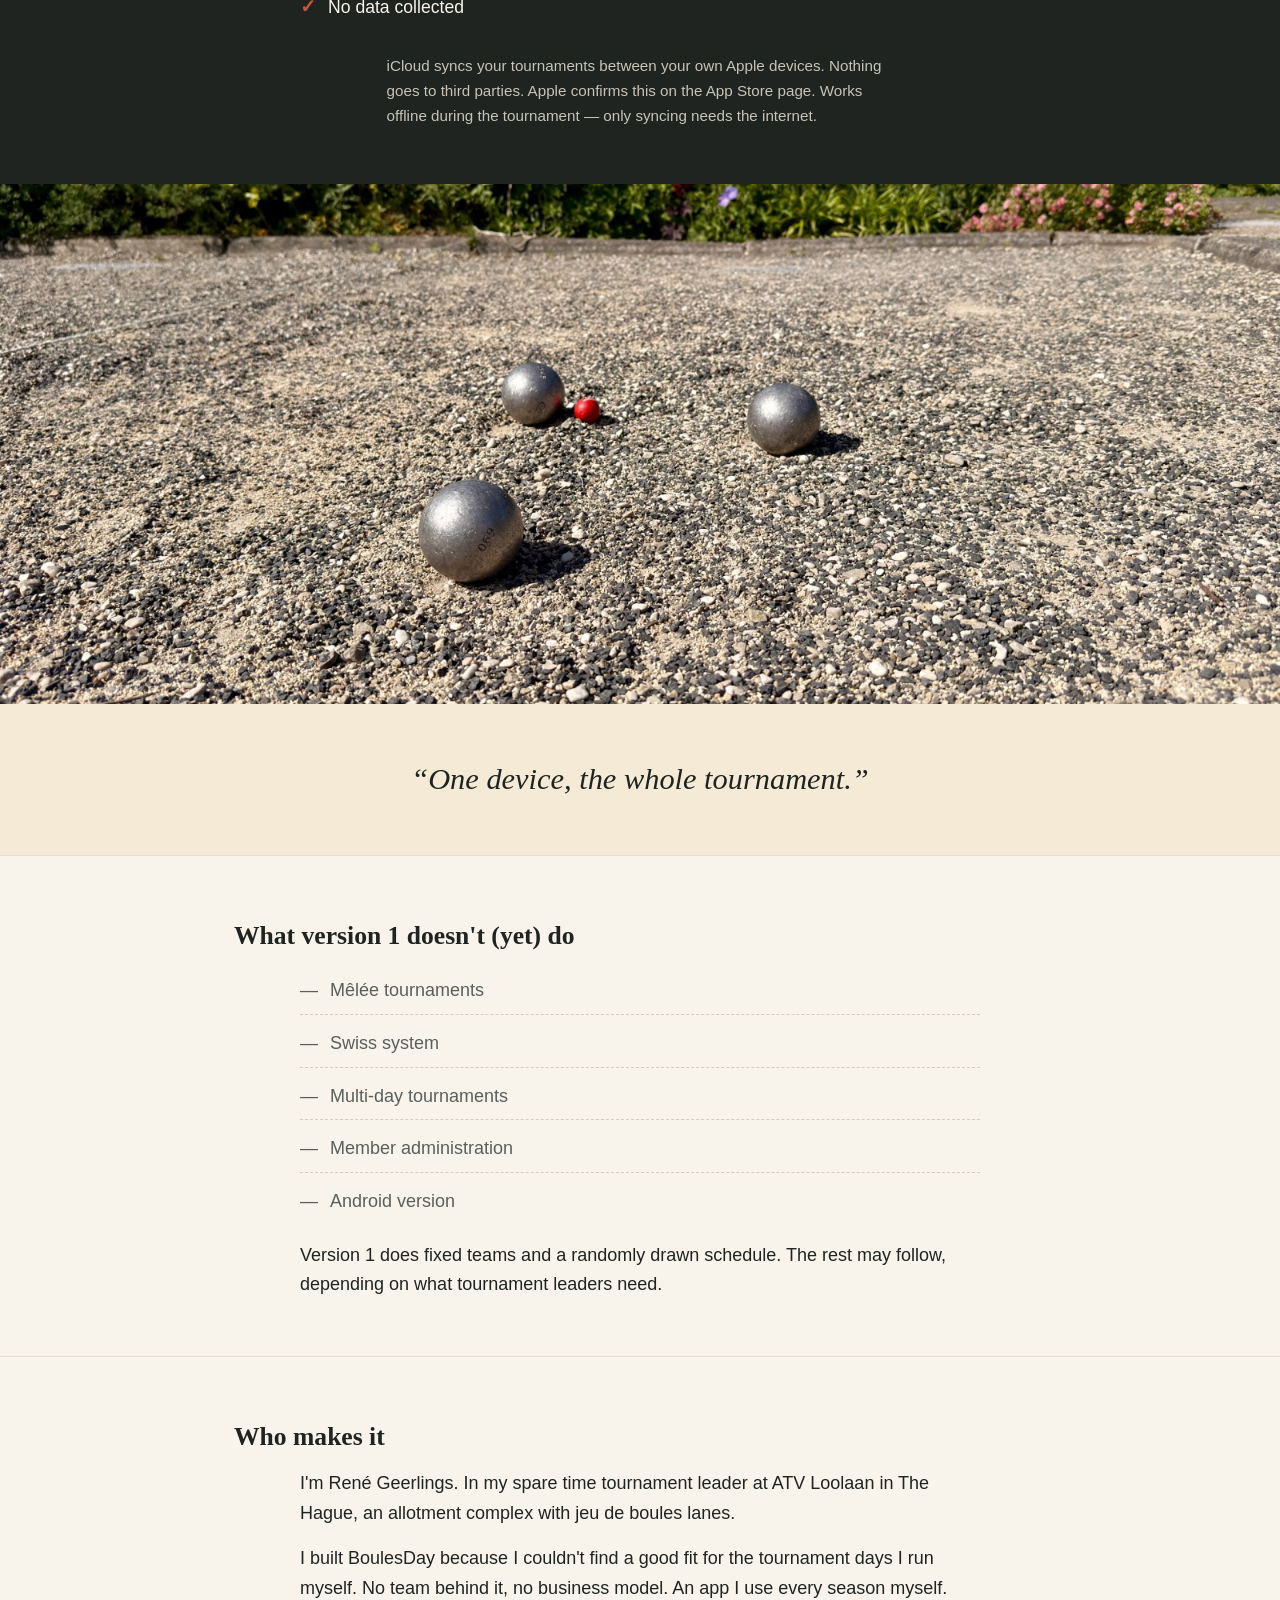
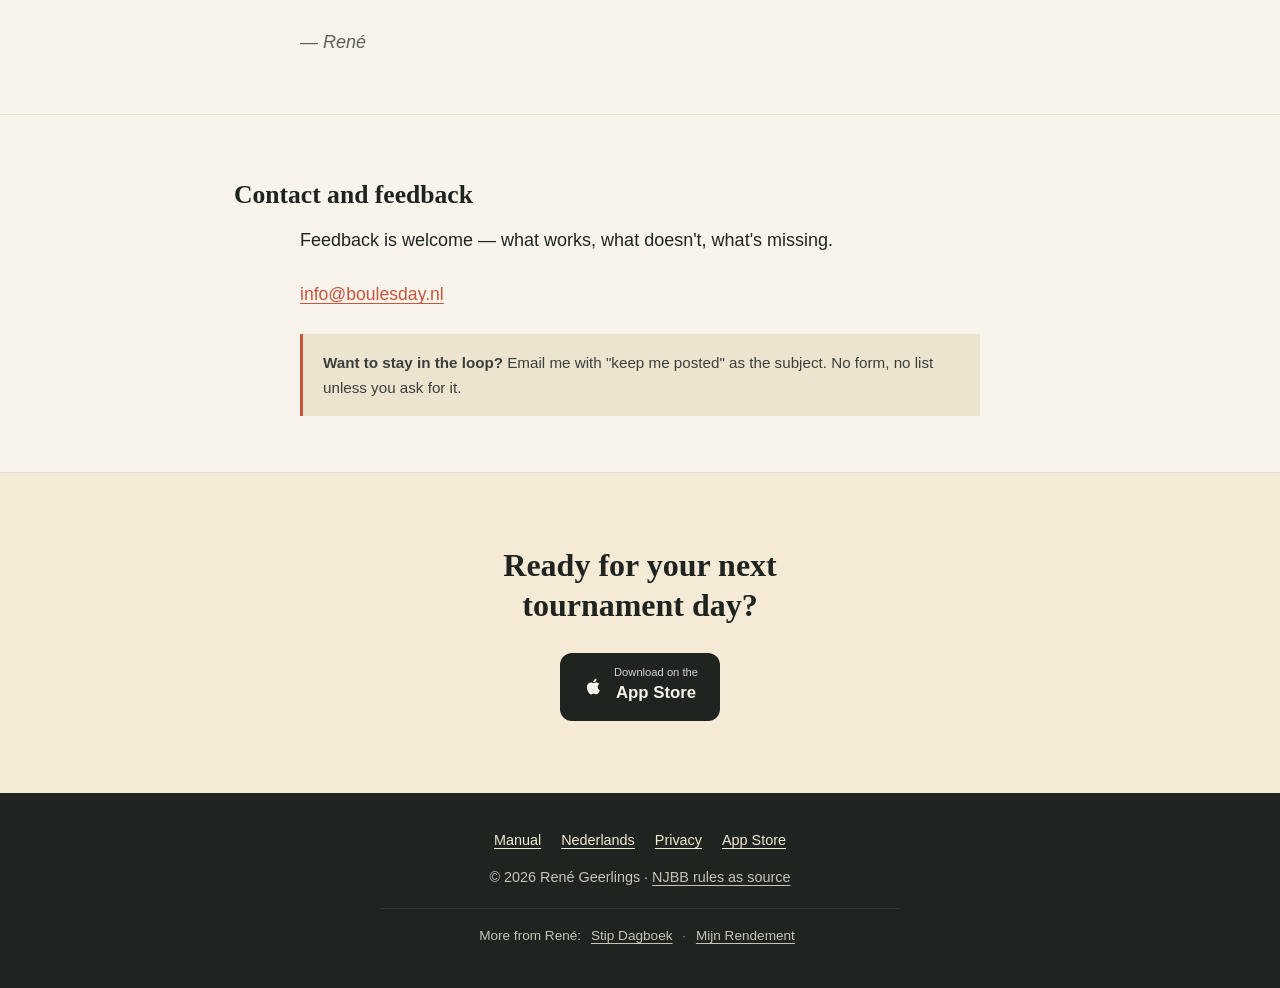
==== commit 6d6ca7be: "Contact-adres naar info@boulesday.nl + echte footer-links Mailadres in alle pagina's (NL + EN) gewij" ====
--- a/en/index.html
+++ b/en/index.html
@@ -467,7 +467,7 @@
     <div class="wrap">
       <h2>Contact and feedback</h2>
       <p>Feedback is welcome — what works, what doesn't, what's missing.</p>
-      <p><a class="email" href="mailto:geerlings.apps@icloud.com">geerlings.apps@icloud.com</a></p>
+      <p><a class="email" href="mailto:info@boulesday.nl">info@boulesday.nl</a></p>
       <div class="note">
         <strong>Want to stay in the loop?</strong> Email me with "keep me posted" as the subject. No form, no list unless you ask for it.
       </div>
@@ -499,8 +499,8 @@
     <div class="copyright">© 2026 René Geerlings · <a href="https://nlpetanque.nl">NJBB rules as source</a></div>
     <div class="more">
       <strong>More from René:</strong>
-      <a href="#stip">Stip Dagboek</a> ·
-      <a href="#rendement">Mijn Rendement</a>
+      <a href="https://stipdagboek.nl">Stip Dagboek</a> ·
+      <a href="https://apps.apple.com/nl/app/mijn-rendement/id6765697012">Mijn Rendement</a>
     </div>
   </footer>
 
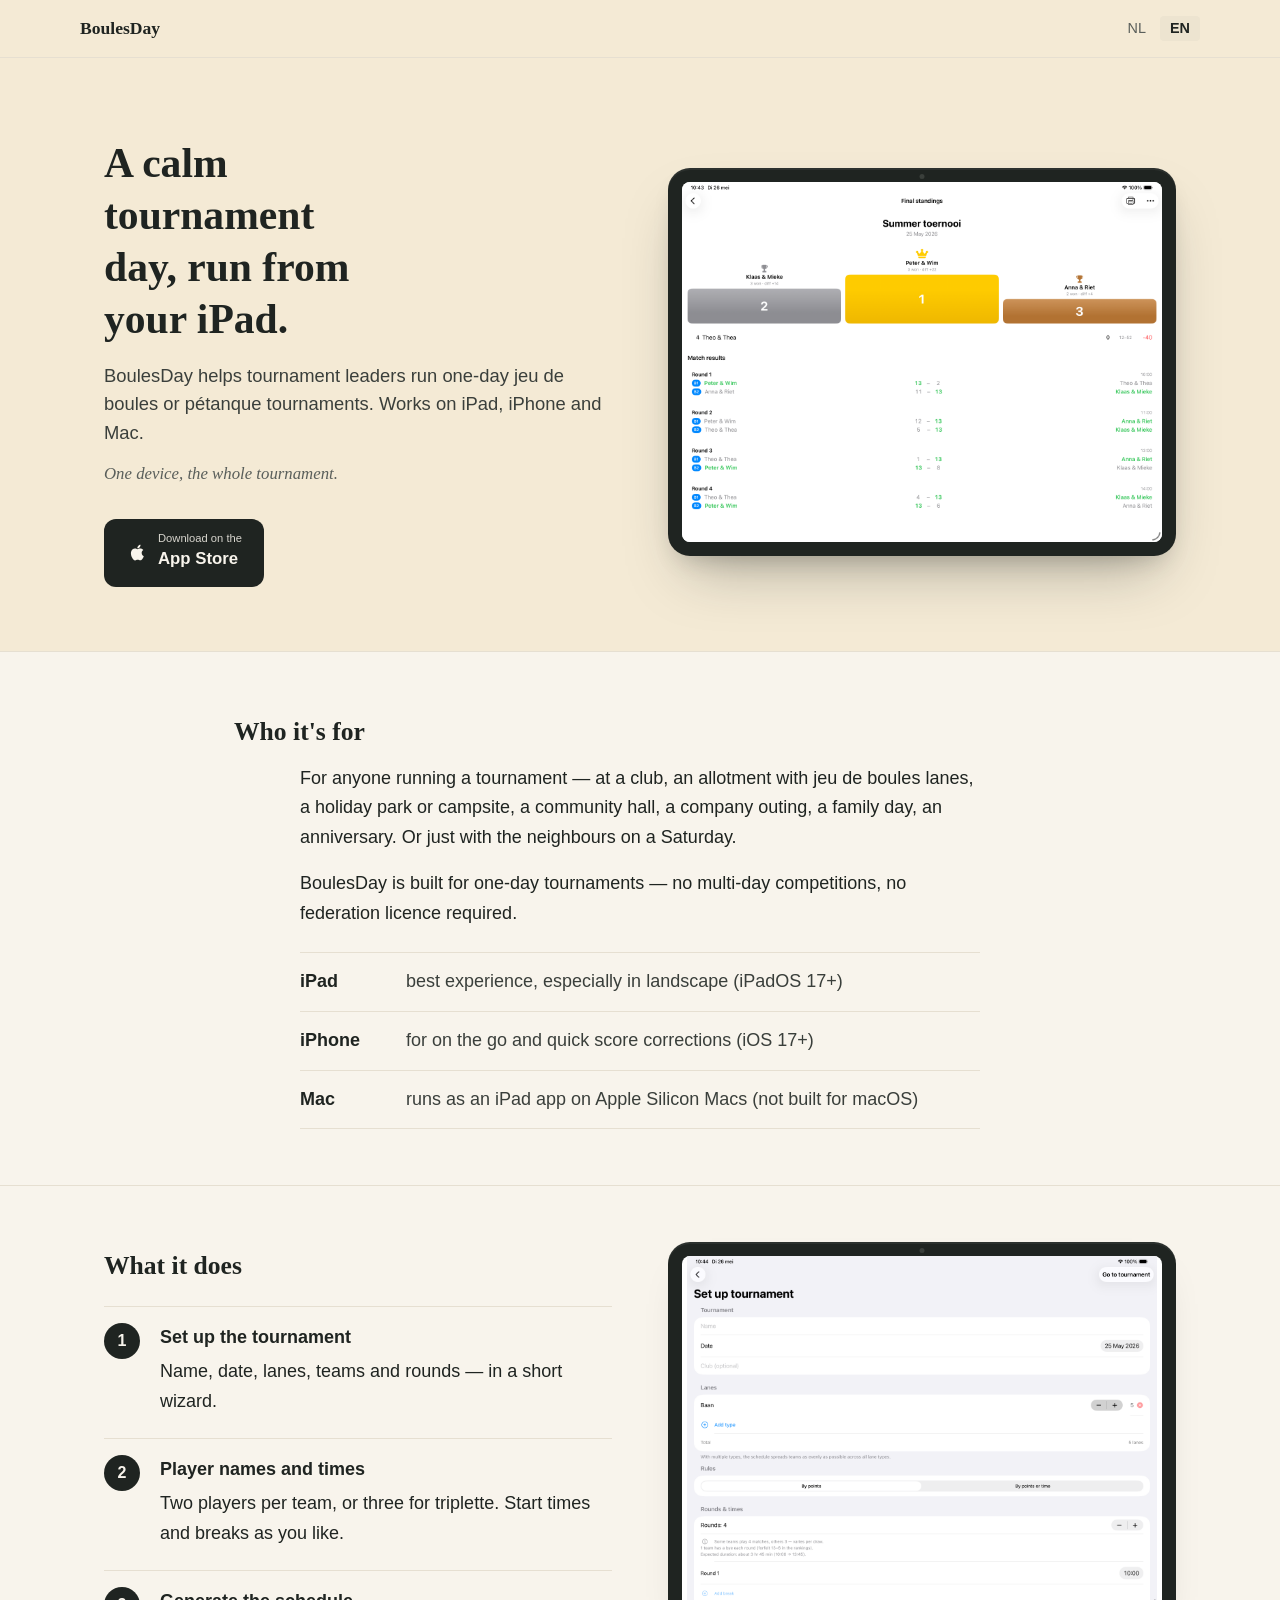
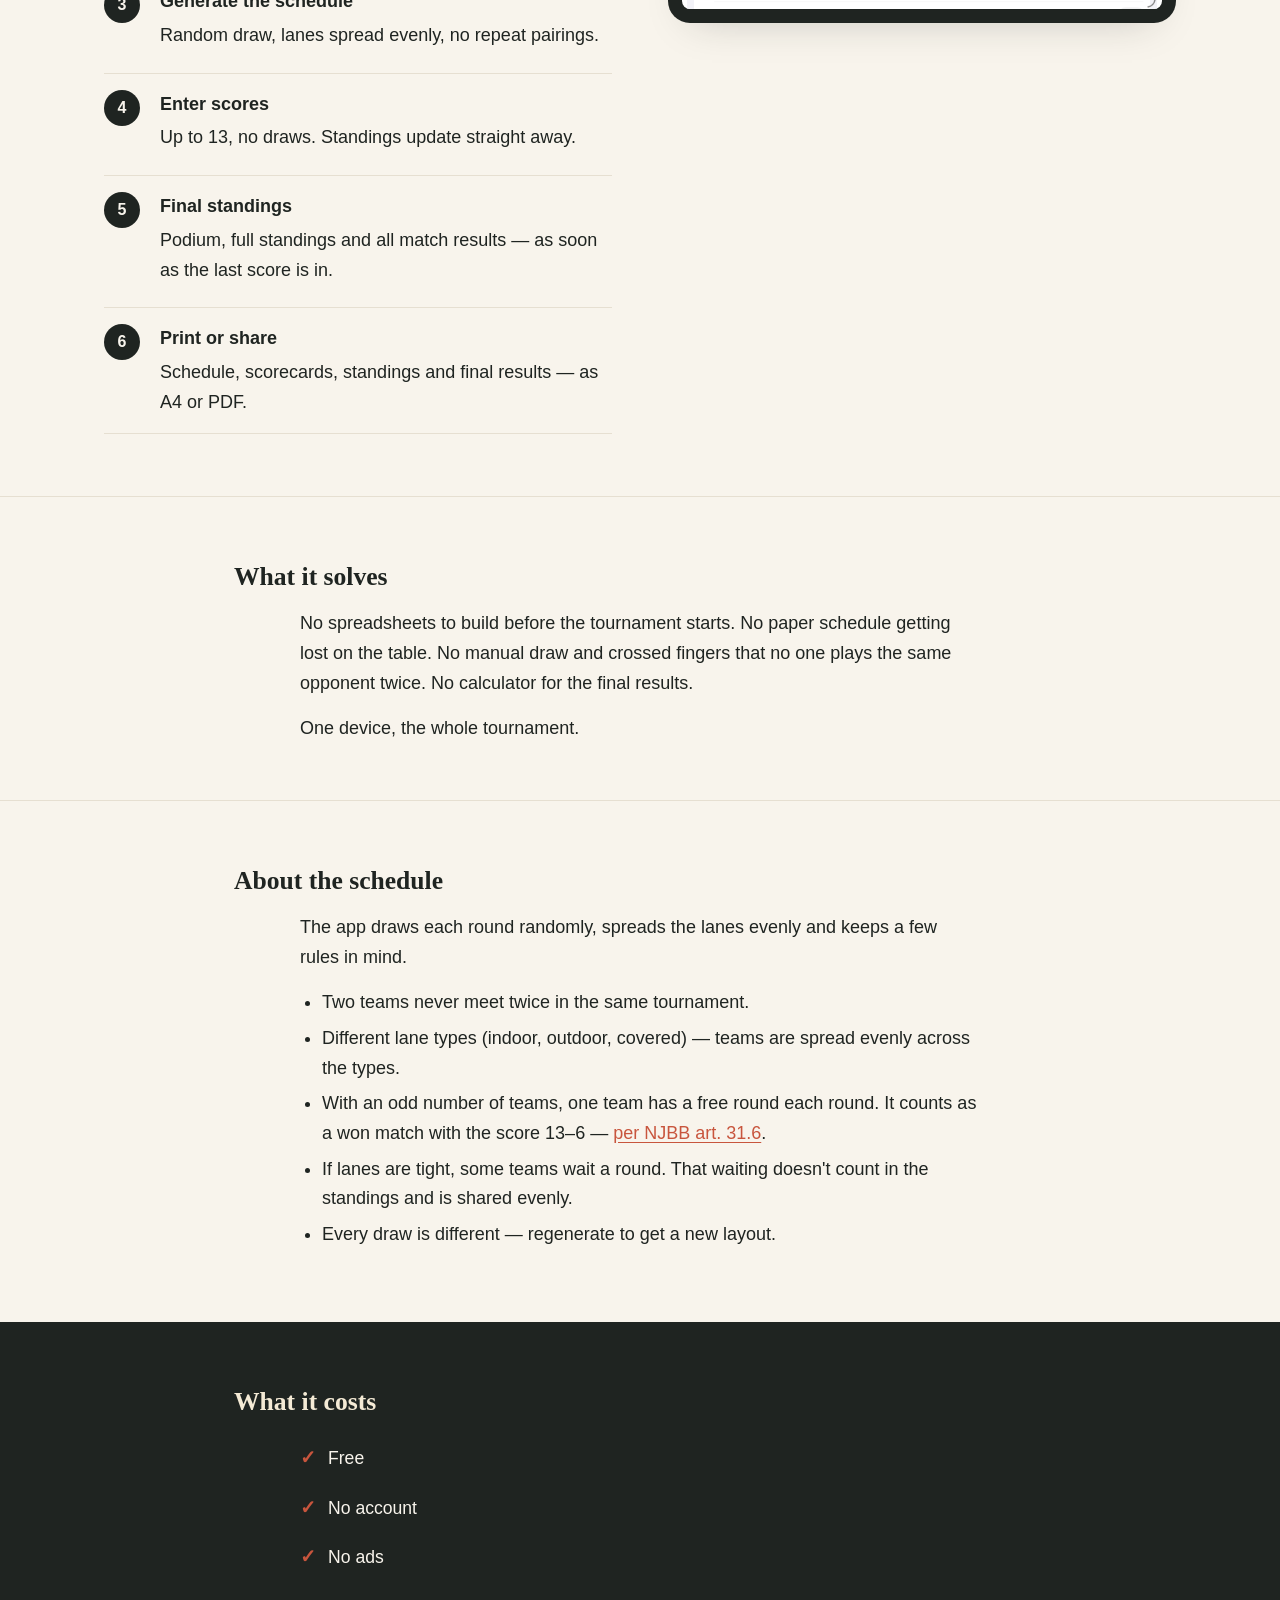
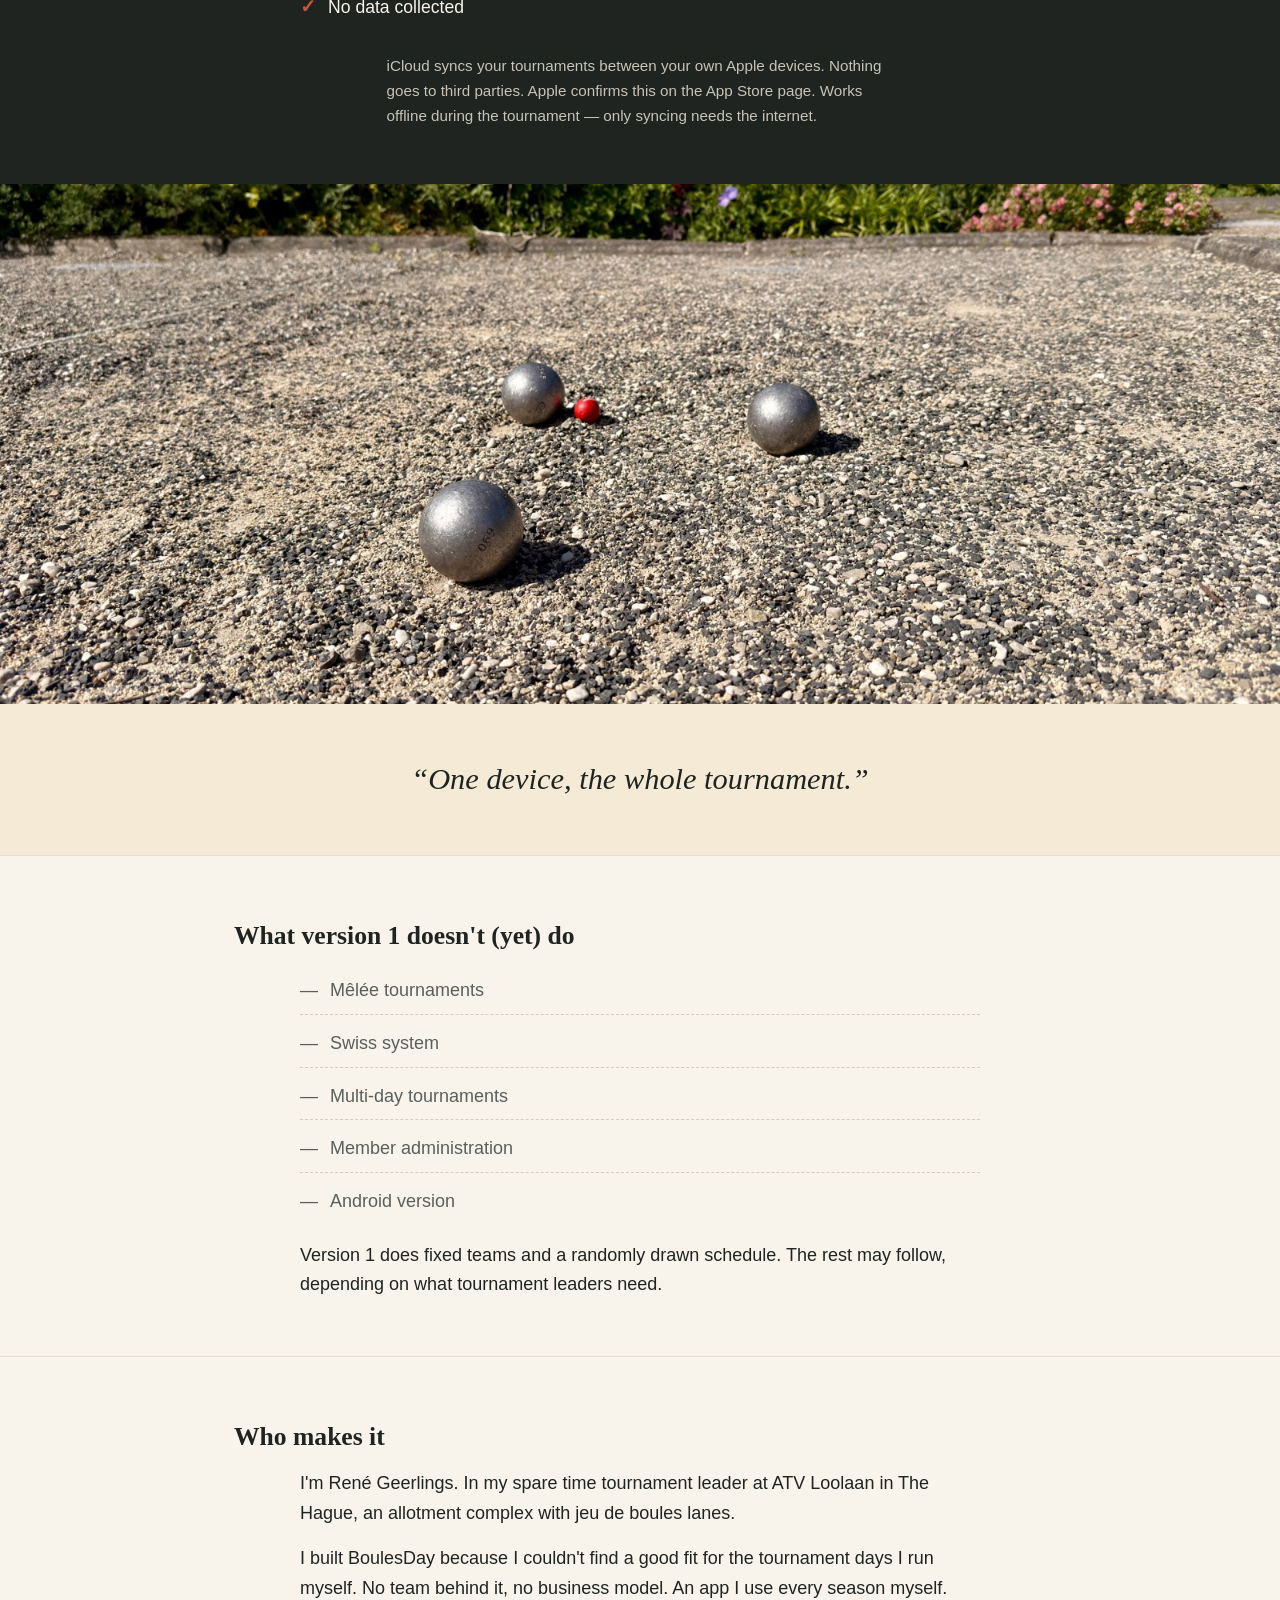
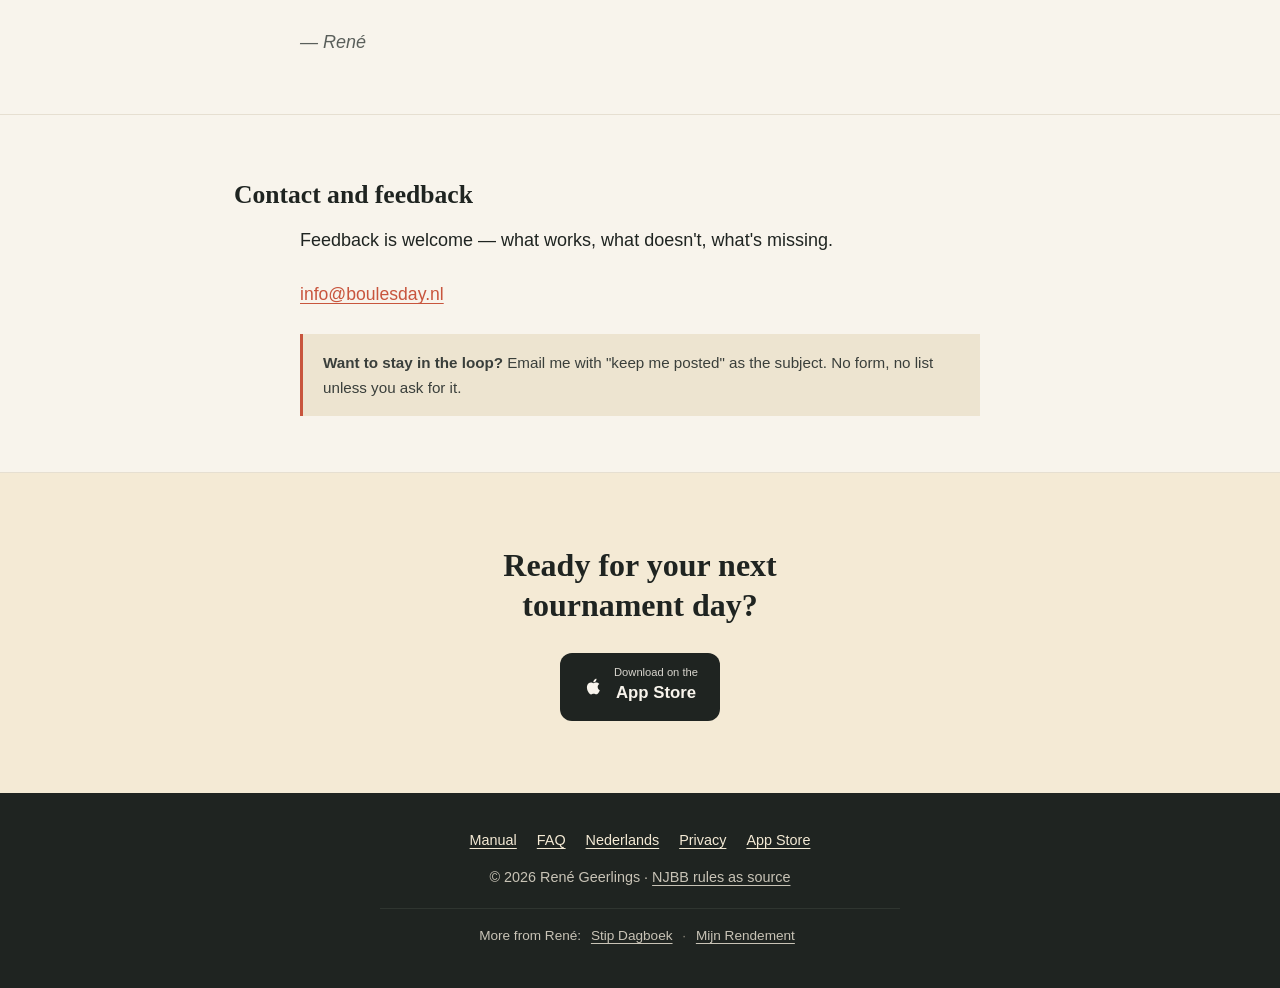
==== commit 1a1204cf: "FAQ-pagina toegevoegd (NL + EN) + footer-link op alle pagina's Nieuwe pagina's faq.html en en/faq.ht" ====
--- a/en/index.html
+++ b/en/index.html
@@ -492,6 +492,7 @@
   <footer>
     <div class="links">
       <a href="handleiding.html">Manual</a>
+      <a href="faq.html">FAQ</a>
       <a href="../index.html" lang="nl">Nederlands</a>
       <a href="/privacy.html">Privacy</a>
       <a href="https://apps.apple.com/app/boulesday/id6767690610">App Store</a>
